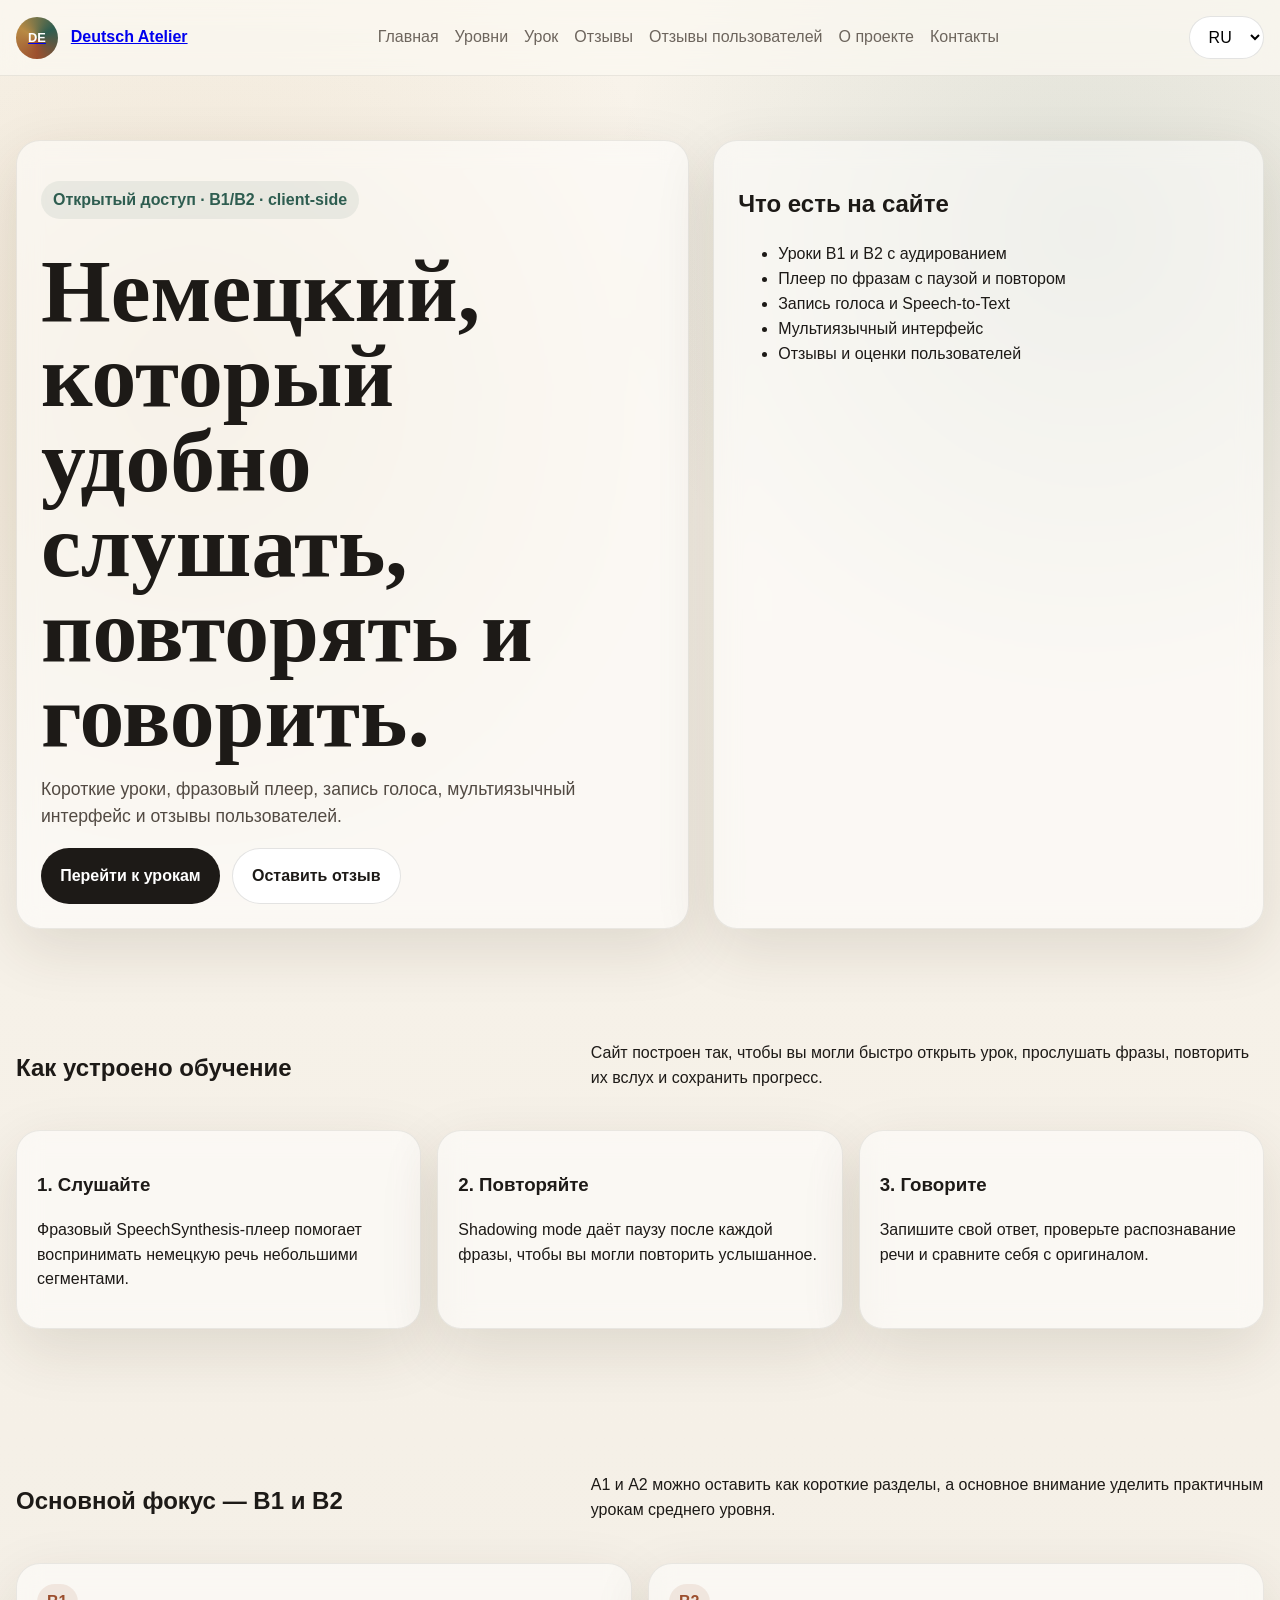
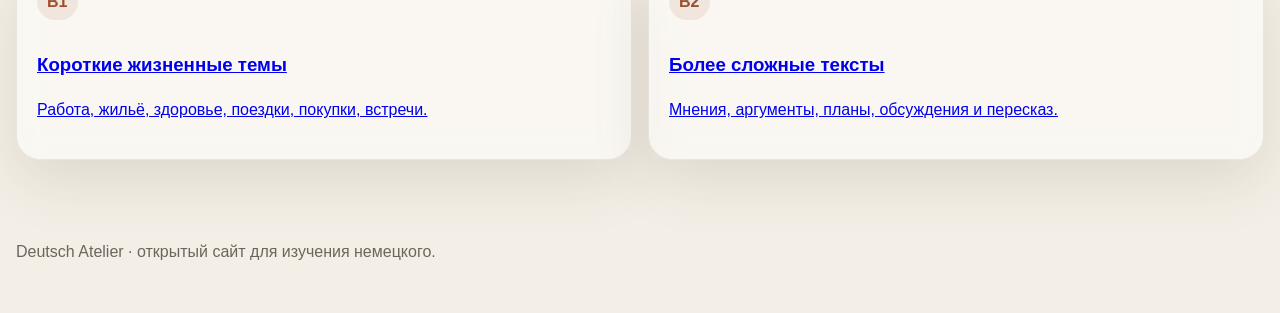
==== index.html @ c632fe2d "first commit" ====
<!-- index.html -->
<!DOCTYPE html>
<html lang="ru">
<head>
  <meta charset="UTF-8" />
  <meta name="viewport" content="width=device-width, initial-scale=1.0" />
  <title>Deutsch Atelier</title>
  <link rel="stylesheet" href="assets/css/style.css" />
</head>
<body data-page="home">
  <header class="site-header">
    <div class="container header-inner">
      <a class="brand" href="index.html">
        <span class="brand-mark">DE</span>
        <span class="brand-text">Deutsch Atelier</span>
      </a>

      <nav class="main-nav">
        <a href="index.html" data-i18n="nav_home">Главная</a>
        <a href="levels.html" data-i18n="nav_levels">Уровни</a>
        <a href="lesson.html?id=b1-01" data-i18n="nav_lesson">Урок</a>
        <a href="feedback.html" data-i18n="nav_feedback">Отзывы</a>
        <a href="reviews.html" data-i18n="nav_reviews">Отзывы пользователей</a>
        <a href="about.html" data-i18n="nav_about">О проекте</a>
        <a href="contact.html" data-i18n="nav_contact">Контакты</a>
      </nav>

      <div class="header-tools">
        <select id="languageSwitcher" class="language-switcher" aria-label="Language switcher">
          <option value="ru">RU</option>
          <option value="uk">UA</option>
          <option value="en">EN</option>
          <option value="es">ES</option>
        </select>
      </div>
    </div>
  </header>

  <main>
    <section class="hero container">
      <div class="hero-copy">
        <p class="eyebrow" data-i18n="home_eyebrow">Открытый доступ · B1/B2 · client-side</p>
        <h1 data-i18n="home_title">Немецкий, который удобно слушать, повторять и говорить.</h1>
        <p class="lead" data-i18n="home_lead">
          Короткие уроки, фразовый плеер, запись голоса, мультиязычный интерфейс и отзывы пользователей.
        </p>
        <div class="hero-actions">
          <a class="btn btn-primary" href="levels.html" data-i18n="home_cta_levels">Перейти к урокам</a>
          <a class="btn btn-secondary" href="feedback.html" data-i18n="home_cta_feedback">Оставить отзыв</a>
        </div>
      </div>

      <div class="hero-card">
        <h2 data-i18n="home_card_title">Что есть на сайте</h2>
        <ul class="feature-list">
          <li data-i18n="home_feature_1">Уроки B1 и B2 с аудированием</li>
          <li data-i18n="home_feature_2">Плеер по фразам с паузой и повтором</li>
          <li data-i18n="home_feature_3">Запись голоса и Speech-to-Text</li>
          <li data-i18n="home_feature_4">Мультиязычный интерфейс</li>
          <li data-i18n="home_feature_5">Отзывы и оценки пользователей</li>
        </ul>
      </div>
    </section>

    <section class="container section">
      <div class="section-head">
        <h2 data-i18n="home_section_title">Как устроено обучение</h2>
        <p data-i18n="home_section_text">
          Сайт построен так, чтобы вы могли быстро открыть урок, прослушать фразы, повторить их вслух и сохранить прогресс.
        </p>
      </div>

      <div class="grid-3">
        <article class="info-card">
          <h3 data-i18n="home_step_1_title">1. Слушайте</h3>
          <p data-i18n="home_step_1_text">Фразовый SpeechSynthesis-плеер помогает воспринимать немецкую речь небольшими сегментами.</p>
        </article>
        <article class="info-card">
          <h3 data-i18n="home_step_2_title">2. Повторяйте</h3>
          <p data-i18n="home_step_2_text">Shadowing mode даёт паузу после каждой фразы, чтобы вы могли повторить услышанное.</p>
        </article>
        <article class="info-card">
          <h3 data-i18n="home_step_3_title">3. Говорите</h3>
          <p data-i18n="home_step_3_text">Запишите свой ответ, проверьте распознавание речи и сравните себя с оригиналом.</p>
        </article>
      </div>
    </section>

    <section class="container section">
      <div class="section-head">
        <h2 data-i18n="home_levels_title">Основной фокус — B1 и B2</h2>
        <p data-i18n="home_levels_text">
          A1 и A2 можно оставить как короткие разделы, а основное внимание уделить практичным урокам среднего уровня.
        </p>
      </div>

      <div class="level-preview">
        <a class="level-card" href="levels.html#b1">
          <span class="level-tag">B1</span>
          <h3 data-i18n="home_b1_title">Короткие жизненные темы</h3>
          <p data-i18n="home_b1_text">Работа, жильё, здоровье, поездки, покупки, встречи.</p>
        </a>
        <a class="level-card" href="levels.html#b2">
          <span class="level-tag">B2</span>
          <h3 data-i18n="home_b2_title">Более сложные тексты</h3>
          <p data-i18n="home_b2_text">Мнения, аргументы, планы, обсуждения и пересказ.</p>
        </a>
      </div>
    </section>
  </main>

  <footer class="site-footer container">
    <p data-i18n="footer_text">Deutsch Atelier · открытый сайт для изучения немецкого.</p>
  </footer>

  <script src="assets/js/app.js"></script>
</body>
</html>
---- assets/css/style.css ----
/* assets/css/style.css */
:root{
  --bg:#f4efe6;
  --paper:#fbf8f1;
  --ink:#1d1a17;
  --muted:#6d655d;
  --accent:#9c4f2e;
  --accent-2:#2e5d50;
  --gold:#b88a44;
  --line:rgba(29,26,23,.12);
  --shadow:0 20px 60px rgba(55,38,20,.12);
  --radius:24px;
  --max:1280px;
}

*{box-sizing:border-box}
html{scroll-behavior:smooth}
body{
  margin:0;
  font-family:"Manrope", sans-serif;
  color:var(--ink);
  background:
    radial-gradient(circle at 15% 20%, rgba(184,138,68,.14), transparent 28%),
    radial-gradient(circle at 85% 12%, rgba(46,93,80,.12), transparent 24%),
    linear-gradient(180deg, #f8f3ea 0%, var(--bg) 100%);
  line-height:1.55;
}

.container{
  width:min(calc(100% - 2rem), var(--max));
  margin-inline:auto;
}

.site-header{
  position:sticky;
  top:0;
  z-index:40;
  backdrop-filter:blur(14px);
  background:rgba(251,248,241,.72);
  border-bottom:1px solid rgba(29,26,23,.08);
}

.header-inner{
  display:flex;
  align-items:center;
  justify-content:space-between;
  gap:1rem;
  padding:1rem 0;
  flex-wrap:wrap;
}

.brand{
  display:flex;
  align-items:center;
  gap:.8rem;
  font-weight:800;
}

.brand-mark{
  width:42px;
  height:42px;
  border-radius:50%;
  display:grid;
  place-items:center;
  background:conic-gradient(from 180deg, var(--accent), var(--gold), var(--accent-2), var(--accent));
  color:#fff;
  font-size:.8rem;
  font-weight:800;
}

.main-nav{
  display:flex;
  gap:1rem;
  flex-wrap:wrap;
}

.main-nav a{
  color:var(--muted);
  text-decoration:none;
}

.main-nav a:hover{
  color:var(--ink);
}

.language-switcher{
  border-radius:999px;
  border:1px solid var(--line);
  padding:.7rem .9rem;
  background:#fff;
  font:inherit;
}

.section{
  padding:4rem 0;
}

.hero{
  display:grid;
  grid-template-columns:1.1fr .9fr;
  gap:1.5rem;
  align-items:stretch;
  padding:4rem 0 2rem;
}

.hero-copy,
.hero-card,
.info-card,
.level-card,
.lesson-panel,
.content-card,
.form-panel{
  background:rgba(255,255,255,.5);
  border:1px solid rgba(29,26,23,.08);
  border-radius:var(--radius);
  box-shadow:var(--shadow);
  backdrop-filter:blur(12px);
}

.hero-copy,
.hero-card{
  padding:1.5rem;
}

.eyebrow{
  display:inline-block;
  padding:.4rem .75rem;
  border-radius:999px;
  background:rgba(46,93,80,.08);
  color:var(--accent-2);
  font-weight:700;
}

.hero h1{
  font-family:"Cormorant Garamond", serif;
  font-size:clamp(3rem, 7vw, 6rem);
  line-height:.95;
  margin:.8rem 0 1rem;
}

.lead{
  font-size:1.1rem;
  color:#524a43;
}

.hero-actions,
.panel-actions,
.player-controls{
  display:flex;
  gap:.75rem;
  flex-wrap:wrap;
  margin-top:1rem;
}

.btn{
  appearance:none;
  border:none;
  cursor:pointer;
  border-radius:999px;
  padding:.9rem 1.2rem;
  font:inherit;
  font-weight:700;
  display:inline-flex;
  align-items:center;
  justify-content:center;
  gap:.5rem;
  text-decoration:none;
}

.btn-primary{
  background:var(--ink);
  color:#fff;
}

.btn-secondary{
  background:#fff;
  color:var(--ink);
  border:1px solid var(--line);
}

.section-head{
  display:grid;
  grid-template-columns:.9fr 1.1fr;
  gap:1.5rem;
  align-items:end;
  margin-bottom:1.5rem;
}

.grid-3{
  display:grid;
  grid-template-columns:repeat(3,1fr);
  gap:1rem;
}

.info-card,
.level-card{
  padding:1.25rem;
}

.level-preview{
  display:grid;
  grid-template-columns:repeat(2,1fr);
  gap:1rem;
}

.level-card{
  display:block;
}

.level-tag{
  display:inline-block;
  padding:.35rem .65rem;
  border-radius:999px;
  background:rgba(156,79,46,.1);
  color:var(--accent);
  font-weight:700;
  margin-bottom:.75rem;
}

.site-footer{
  padding:0 0 2rem;
  color:var(--muted);
}

.level-section{
  margin-bottom:2rem;
}

.lesson-grid,
.reviews-grid{
  display:grid;
  grid-template-columns:repeat(auto-fit, minmax(260px, 1fr));
  gap:1rem;
}

.lesson-card,
.review-card{
  padding:1.2rem;
  border-radius:var(--radius);
  background:rgba(255,255,255,.5);
  border:1px solid rgba(29,26,23,.08);
  box-shadow:var(--shadow);
}

.lesson-layout{
  display:grid;
  grid-template-columns:280px 1fr;
  gap:1rem;
}

.lesson-sidebar{
  position:sticky;
  top:92px;
  align-self:start;
  padding:1.2rem;
  border-radius:var(--radius);
  background:rgba(255,255,255,.5);
  border:1px solid rgba(29,26,23,.08);
  box-shadow:var(--shadow);
}

.lesson-nav{
  display:grid;
  gap:.5rem;
}

.lesson-nav a{
  padding:.7rem .8rem;
  border-radius:12px;
  background:#fff;
  border:1px solid var(--line);
}

.lesson-content{
  display:grid;
  gap:1rem;
}

.lesson-header{
  display:flex;
  justify-content:space-between;
  gap:1rem;
  align-items:flex-start;
  padding:1.2rem;
  border-radius:var(--radius);
  background:rgba(255,255,255,.5);
  border:1px solid rgba(29,26,23,.08);
  box-shadow:var(--shadow);
}

.lesson-meta,
.status-line,
.feedback-text{
  color:var(--muted);
}

.lesson-panel{
  padding:1.2rem;
}

.progress-bar{
  height:10px;
  border-radius:999px;
  background:rgba(29,26,23,.08);
  overflow:hidden;
  margin:1rem 0;
}

.progress-bar span{
  display:block;
  width:0%;
  height:100%;
  background:linear-gradient(90deg, var(--accent), var(--gold));
}

.sentence-strip,
.vocab-list,
.question-list,
.recordings-list{
  display:grid;
  gap:.6rem;
}

.sentence{
  padding:.8rem .9rem;
  border-radius:14px;
  background:#fff;
  border:1px solid var(--line);
}

.sentence.active{
  background:rgba(156,79,46,.1);
  border-color:rgba(156,79,46,.3);
}

textarea,
input,
select{
  width:100%;
  border-radius:14px;
  border:1px solid var(--line);
  padding:.85rem .95rem;
  font:inherit;
  background:#fff;
}

.feedback-form{
  display:grid;
  gap:1rem;
}

.star-rating{
  display:flex;
  gap:.35rem;
  font-size:1.6rem;
  cursor:pointer;
}

.star{
  color:#d8cbb7;
}

.star.active{
  color:var(--gold);
}

.checkbox-row{
  display:flex;
  gap:.6rem;
  align-items:flex-start;
}

.content-card{
  padding:1.2rem;
  margin-bottom:1rem;
}

@media (max-width: 980px){
  .hero,
  .section-head,
  .lesson-layout{
    grid-template-columns:1fr;
  }

  .grid-3,
  .level-preview{
    grid-template-columns:1fr;
  }

  .lesson-sidebar{
    position:relative;
    top:0;
  }

  .lesson-header{
    flex-direction:column;
  }
}

@media (max-width: 720px){
  .main-nav{
    gap:.7rem;
  }

  .header-inner{
    align-items:flex-start;
  }
}
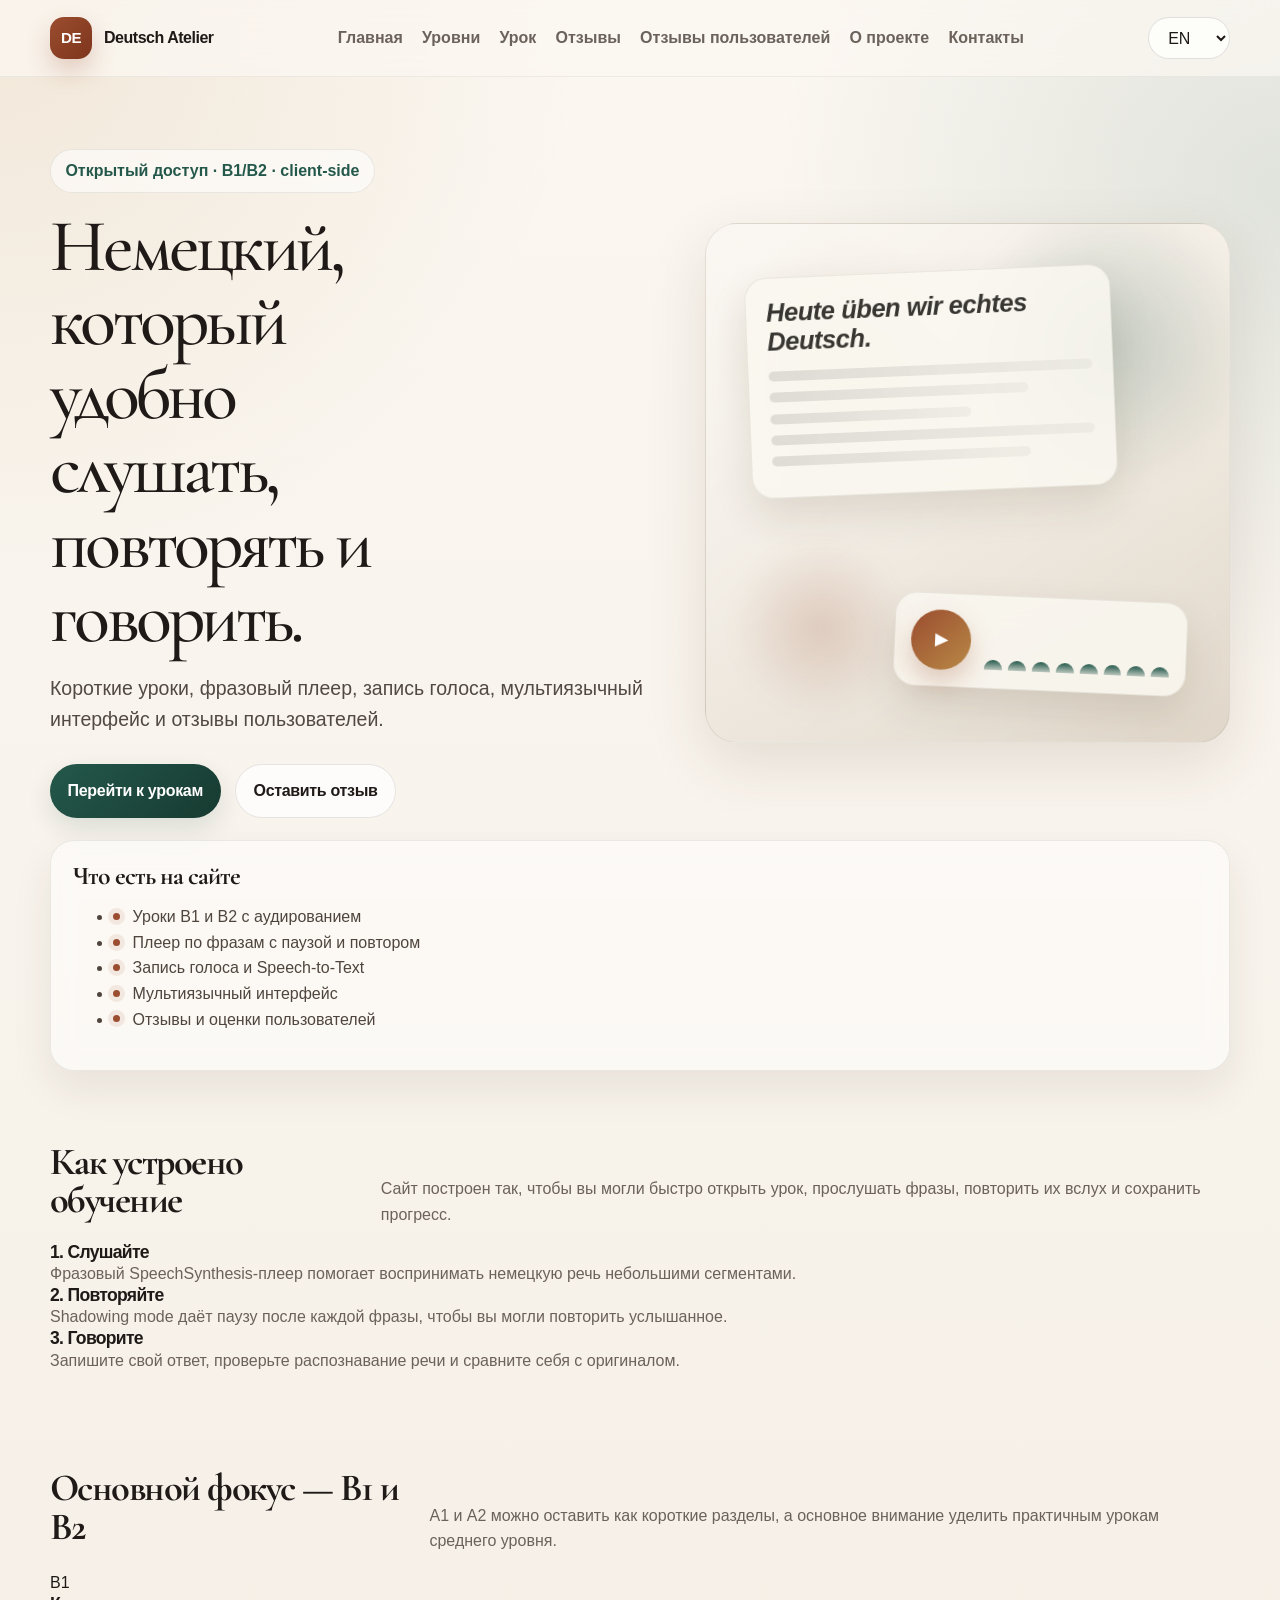
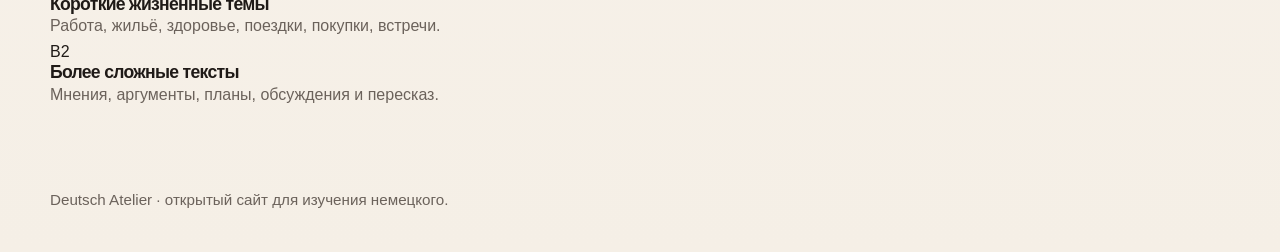
==== commit d02d4cc1: "Improved the homepage design." ====
--- a/index.html
+++ b/index.html
@@ -5,6 +5,7 @@
   <meta charset="UTF-8" />
   <meta name="viewport" content="width=device-width, initial-scale=1.0" />
   <title>Deutsch Atelier</title>
+  <link href="https://fonts.googleapis.com/css2?family=Cormorant+Garamond:ital,wght@0,400;0,500;1,400;1,500&display=swap" rel="stylesheet">
   <link rel="stylesheet" href="assets/css/style.css" />
 </head>
 <body data-page="home">
@@ -38,29 +39,58 @@
 
   <main>
     <section class="hero container">
-      <div class="hero-copy">
-        <p class="eyebrow" data-i18n="home_eyebrow">Открытый доступ · B1/B2 · client-side</p>
-        <h1 data-i18n="home_title">Немецкий, который удобно слушать, повторять и говорить.</h1>
-        <p class="lead" data-i18n="home_lead">
-          Короткие уроки, фразовый плеер, запись голоса, мультиязычный интерфейс и отзывы пользователей.
-        </p>
-        <div class="hero-actions">
-          <a class="btn btn-primary" href="levels.html" data-i18n="home_cta_levels">Перейти к урокам</a>
-          <a class="btn btn-secondary" href="feedback.html" data-i18n="home_cta_feedback">Оставить отзыв</a>
+  <div class="hero-grid">
+    <div class="hero-copy">
+      <p class="eyebrow" data-i18n="home_eyebrow">
+        <span class="eyebrow-dot" aria-hidden="true"></span>
+        Открытый доступ · B1/B2 · client-side
+      </p>
+
+      <h1 data-i18n="home_title">Немецкий, который удобно слушать, повторять и говорить.</h1>
+
+      <p class="lead" data-i18n="home_lead">
+        Короткие уроки, фразовый плеер, запись голоса, мультиязычный интерфейс и отзывы пользователей.
+      </p>
+
+      <div class="hero-actions">
+        <a class="btn btn-primary" href="levels.html" data-i18n="home_cta_levels">Перейти к урокам</a>
+        <a class="btn btn-secondary" href="feedback.html" data-i18n="home_cta_feedback">Оставить отзыв</a>
+      </div>
+    </div>
+
+    <div class="visual-panel reveal" aria-hidden="true">
+      <div class="floating-sheet sheet-main">
+        <h3>Heute üben wir echtes Deutsch.</h3>
+        <div class="sheet-line"></div>
+        <div class="sheet-line mid"></div>
+        <div class="sheet-line short"></div>
+        <div class="sheet-line"></div>
+        <div class="sheet-line mid"></div>
+      </div>
+
+      <div class="floating-sheet sheet-audio">
+        <div class="audio-ui">
+          <div class="play-orb">▶</div>
+          <div class="wave">
+            <span></span><span></span><span></span><span></span>
+            <span></span><span></span><span></span><span></span>
+          </div>
         </div>
       </div>
+    </div>
+  </div>
 
-      <div class="hero-card">
-        <h2 data-i18n="home_card_title">Что есть на сайте</h2>
-        <ul class="feature-list">
-          <li data-i18n="home_feature_1">Уроки B1 и B2 с аудированием</li>
-          <li data-i18n="home_feature_2">Плеер по фразам с паузой и повтором</li>
-          <li data-i18n="home_feature_3">Запись голоса и Speech-to-Text</li>
-          <li data-i18n="home_feature_4">Мультиязычный интерфейс</li>
-          <li data-i18n="home_feature_5">Отзывы и оценки пользователей</li>
-        </ul>
-      </div>
-    </section>
+  <div class="hero-card reveal">
+    <h2 data-i18n="home_card_title">Что есть на сайте</h2>
+    <ul class="feature-list">
+      <li data-i18n="home_feature_1">Уроки B1 и B2 с аудированием</li>
+      <li data-i18n="home_feature_2">Плеер по фразам с паузой и повтором</li>
+      <li data-i18n="home_feature_3">Запись голоса и Speech-to-Text</li>
+      <li data-i18n="home_feature_4">Мультиязычный интерфейс</li>
+      <li data-i18n="home_feature_5">Отзывы и оценки пользователей</li>
+    </ul>
+  </div>
+</section>
 
     <section class="container section">
       <div class="section-head">
--- a/assets/css/style.css
+++ b/assets/css/style.css
@@ -1,408 +1,986 @@
 /* assets/css/style.css */
-:root{
-  --bg:#f4efe6;
-  --paper:#fbf8f1;
-  --ink:#1d1a17;
-  --muted:#6d655d;
-  --accent:#9c4f2e;
-  --accent-2:#2e5d50;
-  --gold:#b88a44;
-  --line:rgba(29,26,23,.12);
-  --shadow:0 20px 60px rgba(55,38,20,.12);
-  --radius:24px;
-  --max:1280px;
-}
-
-*{box-sizing:border-box}
-html{scroll-behavior:smooth}
-body{
-  margin:0;
-  font-family:"Manrope", sans-serif;
-  color:var(--ink);
-  background:
-    radial-gradient(circle at 15% 20%, rgba(184,138,68,.14), transparent 28%),
-    radial-gradient(circle at 85% 12%, rgba(46,93,80,.12), transparent 24%),
-    linear-gradient(180deg, #f8f3ea 0%, var(--bg) 100%);
-  line-height:1.55;
-}
-
-.container{
-  width:min(calc(100% - 2rem), var(--max));
-  margin-inline:auto;
-}
-
-.site-header{
-  position:sticky;
-  top:0;
-  z-index:40;
-  backdrop-filter:blur(14px);
-  background:rgba(251,248,241,.72);
-  border-bottom:1px solid rgba(29,26,23,.08);
-}
-
-.header-inner{
-  display:flex;
-  align-items:center;
-  justify-content:space-between;
-  gap:1rem;
-  padding:1rem 0;
-  flex-wrap:wrap;
-}
-
-.brand{
-  display:flex;
-  align-items:center;
-  gap:.8rem;
-  font-weight:800;
-}
-
-.brand-mark{
-  width:42px;
-  height:42px;
-  border-radius:50%;
-  display:grid;
-  place-items:center;
-  background:conic-gradient(from 180deg, var(--accent), var(--gold), var(--accent-2), var(--accent));
-  color:#fff;
-  font-size:.8rem;
-  font-weight:800;
-}
-
-.main-nav{
-  display:flex;
-  gap:1rem;
-  flex-wrap:wrap;
-}
-
-.main-nav a{
-  color:var(--muted);
-  text-decoration:none;
-}
-
-.main-nav a:hover{
-  color:var(--ink);
-}
-
-.language-switcher{
-  border-radius:999px;
-  border:1px solid var(--line);
-  padding:.7rem .9rem;
-  background:#fff;
-  font:inherit;
-}
-
-.section{
-  padding:4rem 0;
-}
-
-.hero{
-  display:grid;
-  grid-template-columns:1.1fr .9fr;
-  gap:1.5rem;
-  align-items:stretch;
-  padding:4rem 0 2rem;
-}
-
-.hero-copy,
-.hero-card,
-.info-card,
-.level-card,
-.lesson-panel,
-.content-card,
-.form-panel{
-  background:rgba(255,255,255,.5);
-  border:1px solid rgba(29,26,23,.08);
-  border-radius:var(--radius);
-  box-shadow:var(--shadow);
-  backdrop-filter:blur(12px);
-}
-
-.hero-copy,
-.hero-card{
-  padding:1.5rem;
-}
-
-.eyebrow{
-  display:inline-block;
-  padding:.4rem .75rem;
-  border-radius:999px;
-  background:rgba(46,93,80,.08);
-  color:var(--accent-2);
-  font-weight:700;
-}
-
-.hero h1{
-  font-family:"Cormorant Garamond", serif;
-  font-size:clamp(3rem, 7vw, 6rem);
-  line-height:.95;
-  margin:.8rem 0 1rem;
-}
-
-.lead{
-  font-size:1.1rem;
-  color:#524a43;
-}
-
-.hero-actions,
-.panel-actions,
-.player-controls{
-  display:flex;
-  gap:.75rem;
-  flex-wrap:wrap;
-  margin-top:1rem;
-}
-
-.btn{
-  appearance:none;
-  border:none;
-  cursor:pointer;
-  border-radius:999px;
-  padding:.9rem 1.2rem;
-  font:inherit;
-  font-weight:700;
-  display:inline-flex;
-  align-items:center;
-  justify-content:center;
-  gap:.5rem;
-  text-decoration:none;
-}
-
-.btn-primary{
-  background:var(--ink);
-  color:#fff;
-}
-
-.btn-secondary{
-  background:#fff;
-  color:var(--ink);
-  border:1px solid var(--line);
-}
-
-.section-head{
-  display:grid;
-  grid-template-columns:.9fr 1.1fr;
-  gap:1.5rem;
-  align-items:end;
-  margin-bottom:1.5rem;
-}
-
-.grid-3{
-  display:grid;
-  grid-template-columns:repeat(3,1fr);
-  gap:1rem;
-}
-
-.info-card,
-.level-card{
-  padding:1.25rem;
-}
-
-.level-preview{
-  display:grid;
-  grid-template-columns:repeat(2,1fr);
-  gap:1rem;
-}
-
-.level-card{
-  display:block;
-}
-
-.level-tag{
-  display:inline-block;
-  padding:.35rem .65rem;
-  border-radius:999px;
-  background:rgba(156,79,46,.1);
-  color:var(--accent);
-  font-weight:700;
-  margin-bottom:.75rem;
-}
-
-.site-footer{
-  padding:0 0 2rem;
-  color:var(--muted);
-}
-
-.level-section{
-  margin-bottom:2rem;
-}
-
-.lesson-grid,
-.reviews-grid{
-  display:grid;
-  grid-template-columns:repeat(auto-fit, minmax(260px, 1fr));
-  gap:1rem;
-}
-
-.lesson-card,
-.review-card{
-  padding:1.2rem;
-  border-radius:var(--radius);
-  background:rgba(255,255,255,.5);
-  border:1px solid rgba(29,26,23,.08);
-  box-shadow:var(--shadow);
-}
-
-.lesson-layout{
-  display:grid;
-  grid-template-columns:280px 1fr;
-  gap:1rem;
-}
-
-.lesson-sidebar{
-  position:sticky;
-  top:92px;
-  align-self:start;
-  padding:1.2rem;
-  border-radius:var(--radius);
-  background:rgba(255,255,255,.5);
-  border:1px solid rgba(29,26,23,.08);
-  box-shadow:var(--shadow);
-}
-
-.lesson-nav{
-  display:grid;
-  gap:.5rem;
-}
-
-.lesson-nav a{
-  padding:.7rem .8rem;
-  border-radius:12px;
-  background:#fff;
-  border:1px solid var(--line);
-}
-
-.lesson-content{
-  display:grid;
-  gap:1rem;
-}
-
-.lesson-header{
-  display:flex;
-  justify-content:space-between;
-  gap:1rem;
-  align-items:flex-start;
-  padding:1.2rem;
-  border-radius:var(--radius);
-  background:rgba(255,255,255,.5);
-  border:1px solid rgba(29,26,23,.08);
-  box-shadow:var(--shadow);
-}
-
-.lesson-meta,
-.status-line,
-.feedback-text{
-  color:var(--muted);
-}
-
-.lesson-panel{
-  padding:1.2rem;
-}
-
-.progress-bar{
-  height:10px;
-  border-radius:999px;
-  background:rgba(29,26,23,.08);
-  overflow:hidden;
-  margin:1rem 0;
-}
-
-.progress-bar span{
-  display:block;
-  width:0%;
-  height:100%;
-  background:linear-gradient(90deg, var(--accent), var(--gold));
-}
-
-.sentence-strip,
-.vocab-list,
-.question-list,
-.recordings-list{
-  display:grid;
-  gap:.6rem;
-}
-
-.sentence{
-  padding:.8rem .9rem;
-  border-radius:14px;
-  background:#fff;
-  border:1px solid var(--line);
-}
-
-.sentence.active{
-  background:rgba(156,79,46,.1);
-  border-color:rgba(156,79,46,.3);
-}
-
-textarea,
-input,
-select{
-  width:100%;
-  border-radius:14px;
-  border:1px solid var(--line);
-  padding:.85rem .95rem;
-  font:inherit;
-  background:#fff;
-}
-
-.feedback-form{
-  display:grid;
-  gap:1rem;
-}
-
-.star-rating{
-  display:flex;
-  gap:.35rem;
-  font-size:1.6rem;
-  cursor:pointer;
-}
-
-.star{
-  color:#d8cbb7;
-}
-
-.star.active{
-  color:var(--gold);
-}
-
-.checkbox-row{
-  display:flex;
-  gap:.6rem;
-  align-items:flex-start;
-}
-
-.content-card{
-  padding:1.2rem;
-  margin-bottom:1rem;
-}
-
-@media (max-width: 980px){
-  .hero,
-  .section-head,
-  .lesson-layout{
-    grid-template-columns:1fr;
-  }
-
-  .grid-3,
-  .level-preview{
-    grid-template-columns:1fr;
-  }
-
-  .lesson-sidebar{
+:root {
+      --bg: #f5efe6;
+      --paper: rgba(255, 251, 246, 0.78);
+      --paper-strong: #fffaf4;
+      --ink: #1f1a17;
+      --muted: #6b625b;
+      --line: rgba(31, 26, 23, 0.1);
+      --accent: #9b4d2f;
+      --accent-2: #24584b;
+      --gold: #b88946;
+      --shadow: 0 20px 60px rgba(77, 53, 31, 0.12);
+      --radius: 24px;
+      --radius-sm: 16px;
+      --max: 1180px;
+      --btn-shadow: 0 10px 24px rgba(36, 88, 75, 0.14);
+    }
+
+    * {
+      box-sizing: border-box;
+    }
+
+    html {
+      scroll-behavior: smooth;
+    }
+
+    body {
+      margin: 0;
+      font-family: "Manrope", sans-serif;
+      color: var(--ink);
+      background:
+        radial-gradient(circle at 0% 0%, rgba(184, 137, 70, 0.14), transparent 26%),
+        radial-gradient(circle at 100% 10%, rgba(36, 88, 75, 0.12), transparent 24%),
+        linear-gradient(180deg, #fbf7f1 0%, var(--bg) 100%);
+      line-height: 1.6;
+      min-height: 100vh;
+    }
+
+    img,
+    svg {
+      display: block;
+      max-width: 100%;
+    }
+
+    a {
+      color: inherit;
+      text-decoration: none;
+    }
+
+    button,
+    input,
+    textarea,
+    select {
+      font: inherit;
+    }
+
+    button {
+      cursor: pointer;
+      border: 0;
+      background: none;
+    }
+    .hero{
+    padding: 4.5rem 0 2.5rem;
+  }
+
+  .hero-grid{
+    display: grid;
+    grid-template-columns: minmax(0, 1.08fr) minmax(340px, .92fr);
+    gap: 2.4rem;
+    align-items: center;
+  }
+
+
+    .hero-copy{
+    max-width: 640px;
+  }
+
+  .eyebrow{
+    display:inline-flex;
+    align-items:center;
+    gap:.55rem;
+    padding:.5rem .9rem;
+    border-radius:999px;
+    background: rgba(255,255,255,.55);
+    border:1px solid rgba(29,26,23,.08);
+    color: var(--accent-2);
+    font-weight:700;
+    margin:0 0 1rem;
+    backdrop-filter: blur(10px);
+  }
+
+  .eyebrow-dot{
+    width:8px;
+    height:8px;
+    border-radius:50%;
+    background: var(--accent);
+    box-shadow:0 0 0 6px rgba(156,79,46,.12);
+    flex-shrink: 0;
+  }
+
+  /*.hero h1{
+  font-size: clamp(2.35rem, 5.4vw, 4.7rem);
+  line-height: 1.02;
+  letter-spacing: -0.055em;
+  max-width: 11ch;
+  font-weight: 500;
+  }*/
+  .hero h1{
+  font-size: clamp(2.5rem, 5.8vw, 5rem);
+  line-height: 1;
+  letter-spacing: -0.05em;
+  max-width: 11ch;
+  font-weight: 500;
+  }
+
+
+  .hero p.lead{
+    font-size: clamp(1.05rem, 2vw, 1.22rem);
+    max-width: 56ch;
+    color:#514942;
+    margin: 1.2rem 0 1.8rem;
+  }
+
+  .hero-actions{
+    display:flex;
+    gap:.9rem;
+    flex-wrap:wrap;
+  }
+
+    .hero-notes{
+      display:grid;
+      grid-template-columns: repeat(3, minmax(0,1fr));
+      gap:1rem;
+      padding-top:1rem;
+      border-top:1px solid var(--line);
+    }
+
+    .hero-notes div strong{
+      display:block;
+      font-size:1.1rem;
+      margin-bottom:.15rem;
+    }
+   .visual-panel{
     position:relative;
-    top:0;
-  }
-
-  .lesson-header{
-    flex-direction:column;
-  }
-}
-
-@media (max-width: 720px){
-  .main-nav{
+    min-height: 520px;
+    border-radius: calc(var(--radius) + 8px);
+    overflow:hidden;
+    background:
+      linear-gradient(140deg, rgba(255,255,255,.72), rgba(255,255,255,.24)),
+      radial-gradient(circle at 25% 25%, rgba(184,138,68,.25), transparent 22%),
+      linear-gradient(160deg, #efe4d3 0%, #e9dece 34%, #d6cab8 100%);
+    border:1px solid rgba(29,26,23,.08);
+    box-shadow: var(--shadow);
+    isolation:isolate;
+  }
+
+  .visual-panel::before{
+    content:"";
+    position:absolute;
+    width:320px;
+    height:320px;
+    right:-40px;
+    top:-40px;
+    border-radius:50%;
+    background: radial-gradient(circle, rgba(46,93,80,.22), transparent 65%);
+    filter: blur(8px);
+    pointer-events:none;
+  }
+
+  .visual-panel::after{
+    content:"";
+    position:absolute;
+    left:24px;
+    bottom:24px;
+    width:180px;
+    height:180px;
+    border-radius:50%;
+    background: radial-gradient(circle, rgba(156,79,46,.2), transparent 68%);
+    filter: blur(10px);
+    pointer-events:none;
+  }
+
+
+    .floating-sheet{
+    position:absolute;
+    background: rgba(251,248,241,.84);
+    border:1px solid rgba(29,26,23,.08);
+    backdrop-filter: blur(16px);
+    border-radius: 22px;
+    box-shadow: 0 18px 40px rgba(55,38,20,.12);
+  }
+
+  .sheet-main{
+    left: 8%;
+    top: 9%;
+    width: 70%;
+    padding: 1.25rem;
+    transform: rotate(-2.4deg);
+    animation: sheetFloatA 6s ease-in-out infinite;
+  }
+
+ .sheet-main h3{
+  font-size: 1.6rem;
+  line-height: 1.15;
+  font-weight: 600;
+  font-style: italic;
+  letter-spacing: -0.02em;
+  color: rgba(29, 26, 23, 0.88);
+  margin: 0 0 .9rem;
+}
+
+  .sheet-line{
+    height:10px;
+    border-radius:999px;
+    background: linear-gradient(90deg, rgba(29,26,23,.12), rgba(29,26,23,.04));
+    margin:.7rem 0;
+  }
+
+  .sheet-line.short{ width:62%; }
+  .sheet-line.mid{ width:80%; }
+  
+  .sheet-audio{
+    right: 8%;
+    bottom: 10%;
+    width: 56%;
+    padding: 1rem;
+    transform: rotate(2.5deg);
+    animation: sheetFloatB 5.2s ease-in-out infinite;
+  }
+
+    .audio-ui{
+      display:flex;
+      align-items:center;
+      gap:.9rem;
+    }
+
+    .play-orb{
+      width:60px;
+      height:60px;
+      border-radius:50%;
+      display:grid;
+      place-items:center;
+      background: linear-gradient(135deg, var(--accent), var(--gold));
+      color:#fff;
+      box-shadow: 0 12px 26px rgba(156,79,46,.28);
+      font-weight:800;
+    }
+
+    .wave{
+    flex:1;
+    height:56px;
+    display:flex;
+    align-items:flex-end;
+    gap:6px;
+  }
+
+  .wave span{
+    flex:1;
+    border-radius:999px 999px 0 0;
+    background: linear-gradient(180deg, var(--accent-2), rgba(46,93,80,.3));
+    animation: wave 1.4s ease-in-out infinite;
+    transform-origin: bottom;
+    min-height: 18%;
+  }
+
+
+    .wave span:nth-child(2){ animation-delay: .1s; }
+    .wave span:nth-child(3){ animation-delay: .2s; }
+    .wave span:nth-child(4){ animation-delay: .3s; }
+    .wave span:nth-child(5){ animation-delay: .4s; }
+    .wave span:nth-child(6){ animation-delay: .5s; }
+    .wave span:nth-child(7){ animation-delay: .6s; }
+    .wave span:nth-child(8){ animation-delay: .7s; }
+
+   .hero-card{
+    margin-top: 1.4rem;
+    padding: 1.35rem 1.4rem;
+    border-radius: 24px;
+    background: rgba(255,255,255,.52);
+    border: 1px solid rgba(29,26,23,.08);
+    box-shadow: 0 18px 40px rgba(55,38,20,.08);
+    backdrop-filter: blur(12px);
+  }
+
+  .hero-card h2{
+    margin: 0 0 1rem;
+    font-size: clamp(1.2rem, 2vw, 1.6rem);
+  }
+
+  .feature-list li{
+    position:relative;
+    padding-left: 1.2rem;
+    color:#4f453d;
+  }
+
+  .feature-list li::before{
+    content:"";
+    position:absolute;
+    left:0;
+    top:.55rem;
+    width:7px;
+    height:7px;
+    border-radius:50%;
+    background: var(--accent);
+    box-shadow:0 0 0 5px rgba(156,79,46,.1);
+  }
+
+    @keyframes wave{
+    0%,100%{ height: 22%; opacity: .7; }
+    50%{ height: 100%; opacity: 1; }
+  }
+
+  @keyframes sheetFloatA{
+    0%,100%{ transform: rotate(-2.4deg) translateY(0); }
+    50%{ transform: rotate(-2.4deg) translateY(-8px); }
+  }
+
+  @keyframes sheetFloatB{
+    0%,100%{ transform: rotate(2.5deg) translateY(0); }
+    50%{ transform: rotate(2.5deg) translateY(-10px); }
+  }  
+
+  @media (max-width: 980px){
+    .hero-grid{
+      grid-template-columns: 1fr;
+      gap: 1.8rem;
+    }
+
+  .hero-copy{
+      max-width: none;
+    }
+
+    .hero h1{
+      max-width: 12ch;
+    }
+
+    .visual-panel{
+      min-height: 460px;
+      max-width: 720px;
+    }
+
+  .feature-list{
+      grid-template-columns: 1fr 1fr;
+    }
+  }
+
+  @media (max-width: 640px){
+    .hero{
+      padding: 3.2rem 0 1.8rem;
+    }
+
+  .hero h1{
+      font-size: clamp(2.4rem, 11vw, 4rem);
+      max-width: 11ch;
+    }
+
+    .hero-actions{
+      flex-direction: column;
+      align-items: stretch;
+    }
+
+  .hero-actions .btn{
+    width:100%;
+  }
+
+  
+
+  .visual-panel{
+    min-height: 380px;
+    border-radius: 26px;
+  }
+
+  .sheet-main{
+      top: 1rem;
+      padding: 1rem;
+    }
+
+    .sheet-audio{
+      bottom: 1rem;
+      padding: .9rem;
+    }
+
+  .sheet-main h3{
+      font-size: 1.2rem;
+    }
+
+  .wave{
+    height: 46px;
+    gap: 4px;
+  }
+
+  .feature-list{
+      grid-template-columns: 1fr;
+    }
+
+  .hero-card{
+    padding: 1.15rem;
+  }
+  .audio-ui{
     gap:.7rem;
   }
 
-  .header-inner{
-    align-items:flex-start;
-  }
-}
+  .play-orb{
+    width:52px;
+    height:52px;
+  }
+}
+
+    .container {
+      width: min(calc(100% - 1.5rem), var(--max));
+      margin-inline: auto;
+    }
+
+    .section {
+      padding: 2rem 0 4rem;
+    }
+
+    .site-header {
+      position: sticky;
+      top: 0;
+      z-index: 20;
+      backdrop-filter: blur(16px);
+      background: rgba(251, 247, 241, 0.72);
+      border-bottom: 1px solid rgba(31, 26, 23, 0.06);
+    }
+
+    .header-inner {
+      display: grid;
+      grid-template-columns: auto 1fr auto;
+      align-items: center;
+      gap: 1rem;
+      min-height: 76px;
+    }
+
+    .brand {
+      display: inline-flex;
+      align-items: center;
+      gap: 0.75rem;
+      font-weight: 800;
+      letter-spacing: -0.03em;
+    }
+
+    .brand-mark {
+      width: 42px;
+      height: 42px;
+      border-radius: 14px;
+      display: grid;
+      place-items: center;
+      color: #fff;
+      background: linear-gradient(135deg, var(--accent), #7d351c);
+      box-shadow: 0 12px 24px rgba(155, 77, 47, 0.24);
+      font-size: 0.95rem;
+    }
+
+    .brand-text {
+      font-size: 1rem;
+    }
+
+    .main-nav {
+      display: flex;
+      flex-wrap: wrap;
+      justify-content: center;
+      gap: 0.9rem 1.2rem;
+    }
+
+    .main-nav a {
+      position: relative;
+      color: var(--muted);
+      font-weight: 600;
+      transition: color 0.25s ease;
+    }
+
+    .main-nav a::after {
+      content: "";
+      position: absolute;
+      left: 0;
+      bottom: -0.22rem;
+      width: 100%;
+      height: 1px;
+      background: var(--ink);
+      transform: scaleX(0);
+      transform-origin: left;
+      transition: transform 0.25s ease;
+    }
+
+    .main-nav a:hover,
+    .main-nav a:focus-visible {
+      color: var(--ink);
+    }
+
+    .main-nav a:hover::after,
+    .main-nav a:focus-visible::after {
+      transform: scaleX(1);
+    }
+
+    .header-tools {
+      display: flex;
+      align-items: center;
+      justify-content: flex-end;
+    }
+
+    .language-switcher {
+      min-width: 82px;
+      border-radius: 999px;
+      border: 1px solid rgba(31, 26, 23, 0.12);
+      background: rgba(255, 255, 255, 0.72);
+      color: var(--ink);
+      padding: 0.65rem 0.95rem;
+      outline: none;
+      transition: border-color 0.2s ease, transform 0.2s ease;
+    }
+
+    .language-switcher:focus {
+      border-color: var(--accent-2);
+      transform: translateY(-1px);
+    }
+
+    .section-head {
+      display: flex;
+      align-items: end;
+      justify-content: space-between;
+      gap: 1rem;
+      margin-bottom: 1rem;
+    }
+
+    h1,
+    h2,
+    h3 {
+      margin: 0;
+      color: var(--ink);
+      letter-spacing: -0.04em;
+      line-height: 1;
+    }
+
+    h1,
+    h2 {
+      font-family: "Cormorant Garamond", serif;
+    }
+
+    h1 {
+      font-size: clamp(2.5rem, 6vw, 4.8rem);
+      margin-bottom: 0.5rem;
+    }
+
+    h2 {
+      font-size: clamp(1.8rem, 3vw, 2.6rem);
+      margin-bottom: 0.5rem;
+    }
+
+    h3 {
+      font-size: 1.1rem;
+      font-weight: 800;
+    }
+
+    p {
+      margin: 0;
+      color: var(--muted);
+    }
+
+    .btn {
+      display: inline-flex;
+      align-items: center;
+      justify-content: center;
+      gap: 0.5rem;
+      min-height: 46px;
+      padding: 0.8rem 1.1rem;
+      border-radius: 999px;
+      background: linear-gradient(135deg, var(--accent-2), #173a31);
+      color: #fff;
+      font-weight: 700;
+      letter-spacing: -0.02em;
+      box-shadow: var(--btn-shadow);
+      transition: transform 0.2s ease, box-shadow 0.2s ease, opacity 0.2s ease;
+    }
+
+    .btn:hover,
+    .btn:focus-visible {
+      transform: translateY(-2px) scale(1.01);
+      box-shadow: 0 14px 30px rgba(36, 88, 75, 0.2);
+    }
+
+    .btn:active {
+      transform: translateY(0) scale(0.98);
+    }
+
+    .btn:disabled {
+      opacity: 0.45;
+      cursor: not-allowed;
+      box-shadow: none;
+    }
+
+    .btn-secondary {
+      background: rgba(255, 255, 255, 0.72);
+      color: var(--ink);
+      border: 1px solid rgba(31, 26, 23, 0.1);
+      box-shadow: none;
+    }
+
+    .lesson-layout {
+      display: grid;
+      grid-template-columns: 280px minmax(0, 1fr);
+      gap: 1.25rem;
+      align-items: start;
+    }
+
+    .lesson-sidebar,
+    .player-card,
+    .card {
+      background: var(--paper);
+      border: 1px solid rgba(31, 26, 23, 0.08);
+      border-radius: var(--radius);
+      box-shadow: var(--shadow);
+      backdrop-filter: blur(16px);
+    }
+
+    .lesson-sidebar {
+      position: sticky;
+      top: 96px;
+      padding: 1.2rem;
+    }
+
+    .lesson-nav {
+      display: flex;
+      flex-direction: column;
+      gap: 0.65rem;
+      margin-top: 1rem;
+    }
+
+    .lesson-nav-link {
+      display: block;
+      padding: 0.9rem 1rem;
+      border-radius: 16px;
+      background: rgba(255, 255, 255, 0.58);
+      border: 1px solid rgba(31, 26, 23, 0.06);
+      transition: transform 0.2s ease, border-color 0.2s ease, background 0.2s ease;
+    }
+
+    .lesson-nav-link:hover,
+    .lesson-nav-link:focus-visible {
+      transform: translateX(4px);
+      border-color: rgba(36, 88, 75, 0.22);
+      background: rgba(255, 255, 255, 0.9);
+    }
+
+    .lesson-content {
+      display: grid;
+      gap: 1.25rem;
+      min-width: 0;
+    }
+
+    .lesson-topbar {
+      display: flex;
+      align-items: start;
+      justify-content: space-between;
+      gap: 1rem;
+      padding: 1.2rem 0 0.2rem;
+    }
+
+    .lesson-meta {
+      text-transform: uppercase;
+      letter-spacing: 0.14em;
+      font-size: 0.78rem;
+      color: var(--gold);
+      font-weight: 800;
+      margin-bottom: 0.4rem;
+    }
+
+    .lesson-description {
+      max-width: 70ch;
+    }
+
+    .player-card,
+    .card {
+      padding: 1.25rem;
+    }
+
+    .segment-info {
+      font-size: 0.95rem;
+      color: var(--muted);
+      font-weight: 700;
+    }
+
+    .player-controls,
+    .card-actions {
+      display: flex;
+      flex-wrap: wrap;
+      gap: 0.75rem;
+    }
+
+    .player-controls {
+      margin: 1rem 0;
+    }
+
+    .progress-track {
+      width: 100%;
+      height: 10px;
+      border-radius: 999px;
+      overflow: hidden;
+      background: rgba(31, 26, 23, 0.08);
+      margin-bottom: 0.85rem;
+    }
+
+    .progress-bar {
+      width: 0;
+      height: 100%;
+      background: linear-gradient(90deg, var(--gold), var(--accent));
+      border-radius: inherit;
+      transition: width 0.28s ease;
+    }
+
+    .player-status {
+      min-height: 1.5rem;
+      color: var(--accent-2);
+      font-weight: 700;
+      margin-bottom: 1rem;
+    }
+
+    .sentence-strip {
+      display: grid;
+      gap: 0.7rem;
+    }
+
+    .sentence {
+      padding: 1rem 1.05rem;
+      border-radius: 18px;
+      background: rgba(255, 255, 255, 0.64);
+      border: 1px solid transparent;
+      cursor: pointer;
+      transition: transform 0.2s ease, border-color 0.2s ease, background 0.2s ease;
+    }
+
+    .sentence:hover,
+    .sentence:focus-visible {
+      transform: translateY(-2px);
+      border-color: rgba(184, 137, 70, 0.38);
+      background: rgba(255, 255, 255, 0.9);
+    }
+
+    .sentence.active {
+      border-color: rgba(36, 88, 75, 0.24);
+      background:
+        linear-gradient(180deg, rgba(255,255,255,0.92), rgba(245, 239, 230, 0.95));
+      box-shadow: inset 0 0 0 1px rgba(36, 88, 75, 0.06);
+    }
+
+    .lesson-grid {
+      display: grid;
+      grid-template-columns: repeat(2, minmax(0, 1fr));
+      gap: 1.25rem;
+    }
+
+    .vocab-list {
+      list-style: none;
+      padding: 0;
+      margin: 0.25rem 0 0;
+      display: grid;
+      gap: 0.55rem;
+    }
+
+    .vocab-item {
+      display: flex;
+      flex-wrap: wrap;
+      gap: 0.45rem;
+      align-items: baseline;
+      padding: 0.45rem 0;
+      border-bottom: 1px dashed rgba(31, 26, 23, 0.1);
+    }
+
+    .vocab-de {
+      font-weight: 800;
+      color: var(--ink);
+    }
+
+    .vocab-separator {
+      color: var(--gold);
+      font-weight: 800;
+    }
+
+    .vocab-ru {
+      color: var(--muted);
+    }
+
+    .question-list {
+      display: grid;
+      gap: 0.75rem;
+      margin-top: 0.25rem;
+    }
+
+    .question-item {
+      padding: 0.9rem 1rem;
+      border-radius: 16px;
+      background: rgba(255, 255, 255, 0.62);
+      border: 1px solid rgba(31, 26, 23, 0.06);
+    }
+
+    .text-input {
+      width: 100%;
+      margin-top: 0.85rem;
+      margin-bottom: 1rem;
+      border-radius: 18px;
+      border: 1px solid rgba(31, 26, 23, 0.1);
+      background: rgba(255, 255, 255, 0.78);
+      padding: 1rem 1rem;
+      min-height: 130px;
+      resize: vertical;
+      color: var(--ink);
+      outline: none;
+      transition: border-color 0.2s ease, box-shadow 0.2s ease, background 0.2s ease;
+    }
+
+    .text-input:focus {
+      border-color: rgba(36, 88, 75, 0.4);
+      box-shadow: 0 0 0 4px rgba(36, 88, 75, 0.08);
+      background: rgba(255, 255, 255, 0.96);
+    }
+
+    .audio-player {
+      width: 100%;
+      margin-top: 1rem;
+      border-radius: 14px;
+    }
+
+    .site-footer {
+      padding: 1rem 0 2.5rem;
+      color: var(--muted);
+      font-size: 0.95rem;
+    }
+
+    .reveal {
+      opacity: 0;
+      transform: translateY(22px);
+      transition: opacity 0.7s ease, transform 0.7s ease;
+    }
+
+    .reveal.visible {
+      opacity: 1;
+      transform: translateY(0);
+    }
+
+    @media (max-width: 980px) {
+      .header-inner {
+        grid-template-columns: 1fr;
+        justify-items: start;
+        padding: 0.9rem 0;
+      }
+
+      .main-nav {
+        justify-content: flex-start;
+      }
+
+      .lesson-layout {
+        grid-template-columns: 1fr;
+      }
+
+      .lesson-sidebar {
+        position: static;
+      }
+    }
+
+    @media (max-width: 720px) {
+      .section {
+        padding: 1.2rem 0 3rem;
+      }
+
+      .lesson-topbar,
+      .section-head {
+        display: grid;
+        gap: 0.8rem;
+      }
+
+      .lesson-grid {
+        grid-template-columns: 1fr;
+      }
+
+      .player-controls,
+      .card-actions {
+        gap: 0.6rem;
+      }
+
+      .btn {
+        width: 100%;
+      }
+    }
+
+    @keyframes fadeUp {
+      from {
+        opacity: 0;
+        transform: translateY(18px);
+      }
+      to {
+        opacity: 1;
+        transform: translateY(0);
+      }
+    }
+
+    .lesson-sidebar,
+    .lesson-topbar,
+    .player-card,
+    .card {
+      animation: fadeUp 0.7s ease both;
+    }
+
+    .lesson-topbar { animation-delay: 0.05s; }
+    .player-card { animation-delay: 0.12s; }
+    .card:nth-of-type(1) { animation-delay: 0.18s; }
+    .card:nth-of-type(2) { animation-delay: 0.24s; }
+    .feedback-card {
+  max-width: 720px;
+  margin: 0 auto;
+  padding: 2rem;
+}
+
+.feedback-text {
+  margin-bottom: 1.5rem;
+  color: var(--muted);
+  line-height: 1.6;
+}
+
+.feedback-form {
+  display: grid;
+  gap: 1rem;
+}
+
+.form-group {
+  display: grid;
+  gap: 0.5rem;
+}
+
+.form-group label {
+  font-weight: 600;
+  color: var(--ink);
+}
+
+.text-input {
+  width: 100%;
+  padding: 0.9rem 1rem;
+  border-radius: 14px;
+  border: 1px solid rgba(31, 26, 23, 0.12);
+  background: #fff;
+  font: inherit;
+  box-sizing: border-box;
+}
+
+.text-input:focus {
+  outline: none;
+  border-color: #7a5cff;
+  box-shadow: 0 0 0 3px rgba(122, 92, 255, 0.12);
+}
+
+#feedbackStatus {
+  margin-top: 0.5rem;
+  min-height: 1.5rem;
+}
+.feedback-form .btn {
+  width: 100%;
+}
+.feedback-form .form-group input[type="text"],
+.feedback-form .form-group input[type="email"] {
+  max-width: 300px;
+  width: 100%;
+  height: 40px;
+  padding: 0.5rem 0.6rem;
+  border-radius: 12px;
+}
+
+
+.feedback-form .form-group textarea {
+  width: 100%;
+  padding: 0.9rem 1rem;
+}
+@media (max-width: 600px) {
+  .feedback-card {
+    padding: 1.25rem;
+  }
+
+  .text-input {
+    border-radius: 12px;
+  }
+  @media (max-width: 600px) {
+  .feedback-form .form-group input[type="text"],
+  .feedback-form .form-group input[type="email"] {
+    max-width: 100%;
+   }
+  }
+
+}
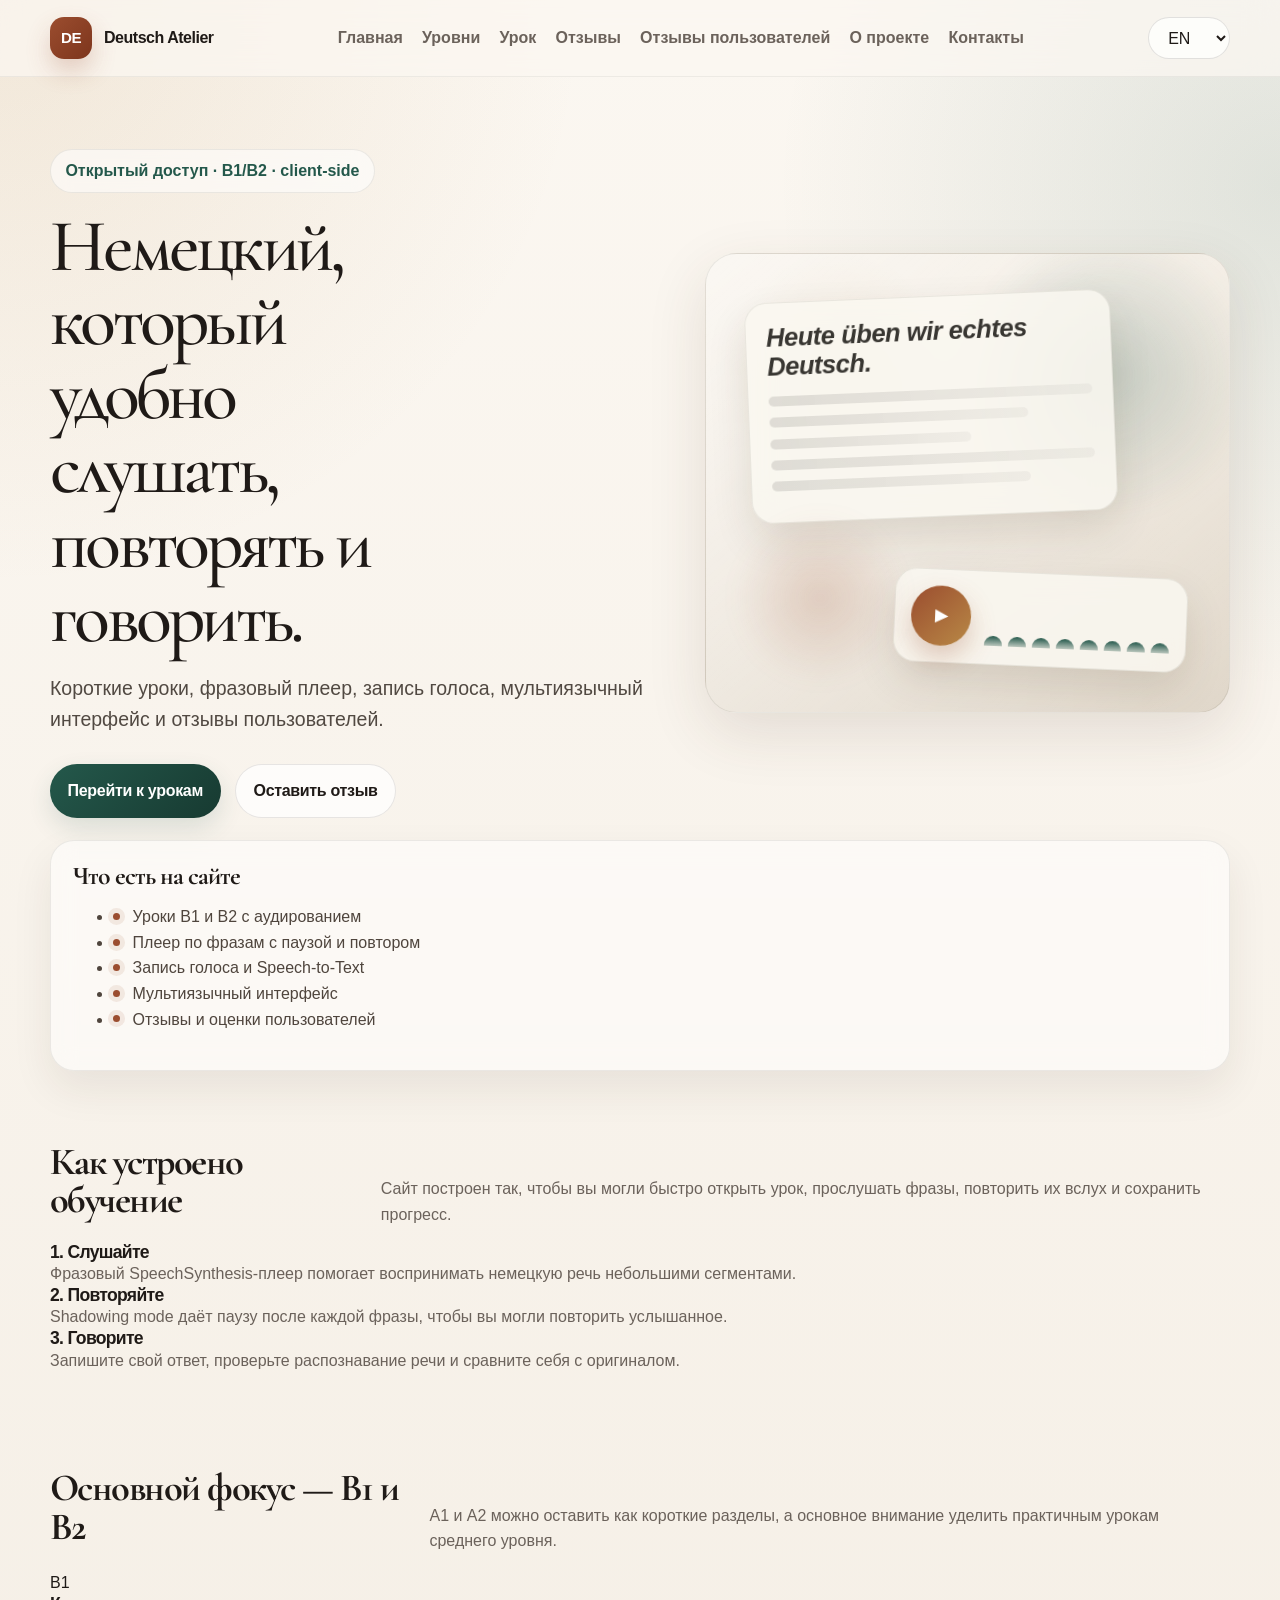
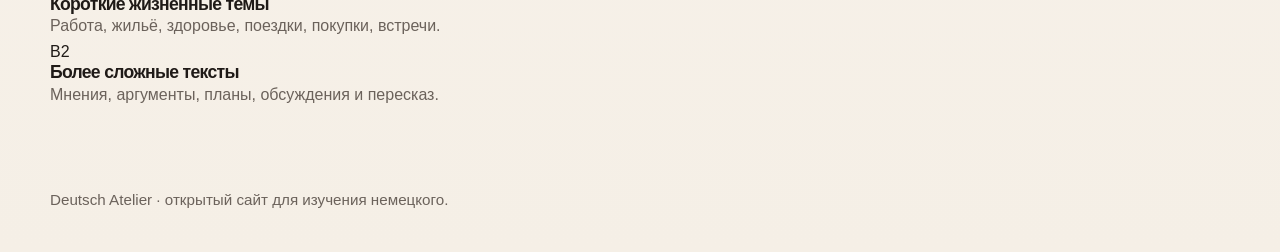
==== commit 9af7ee13: "Improve the homepage design -part2" ====
--- a/index.html
+++ b/index.html
@@ -38,7 +38,7 @@
   </header>
 
   <main>
-    <section class="hero container">
+  <section class="hero container">
   <div class="hero-grid">
     <div class="hero-copy">
       <p class="eyebrow" data-i18n="home_eyebrow">
--- a/assets/css/style.css
+++ b/assets/css/style.css
@@ -325,15 +325,36 @@
       grid-template-columns: 1fr;
       gap: 1.8rem;
     }
-
-  .hero-copy{
-      max-width: none;
+    
+
+    .hero-copy,
+    .visual-panel,
+    .hero-card{
+      grid-column: 1 / -1;
+    }
+  }
+
+  @media (max-width: 640px){
+    .hero-copy{
+      width: 100%;
+      max-width: 100%;
     }
 
     .hero h1{
-      max-width: 12ch;
-    }
-
+      display: block;
+      width: 100%;
+      max-width: 100%;
+      font-size: clamp(2.35rem, 10vw, 3.8rem);
+      line-height: 1.02;
+      letter-spacing: -0.045em;
+      text-wrap: balance;
+    }
+    .hero p.lead,
+    .eyebrow,
+    .hero-actions{
+      max-width: 100%;
+    }
+  }
     .visual-panel{
       min-height: 460px;
       max-width: 720px;
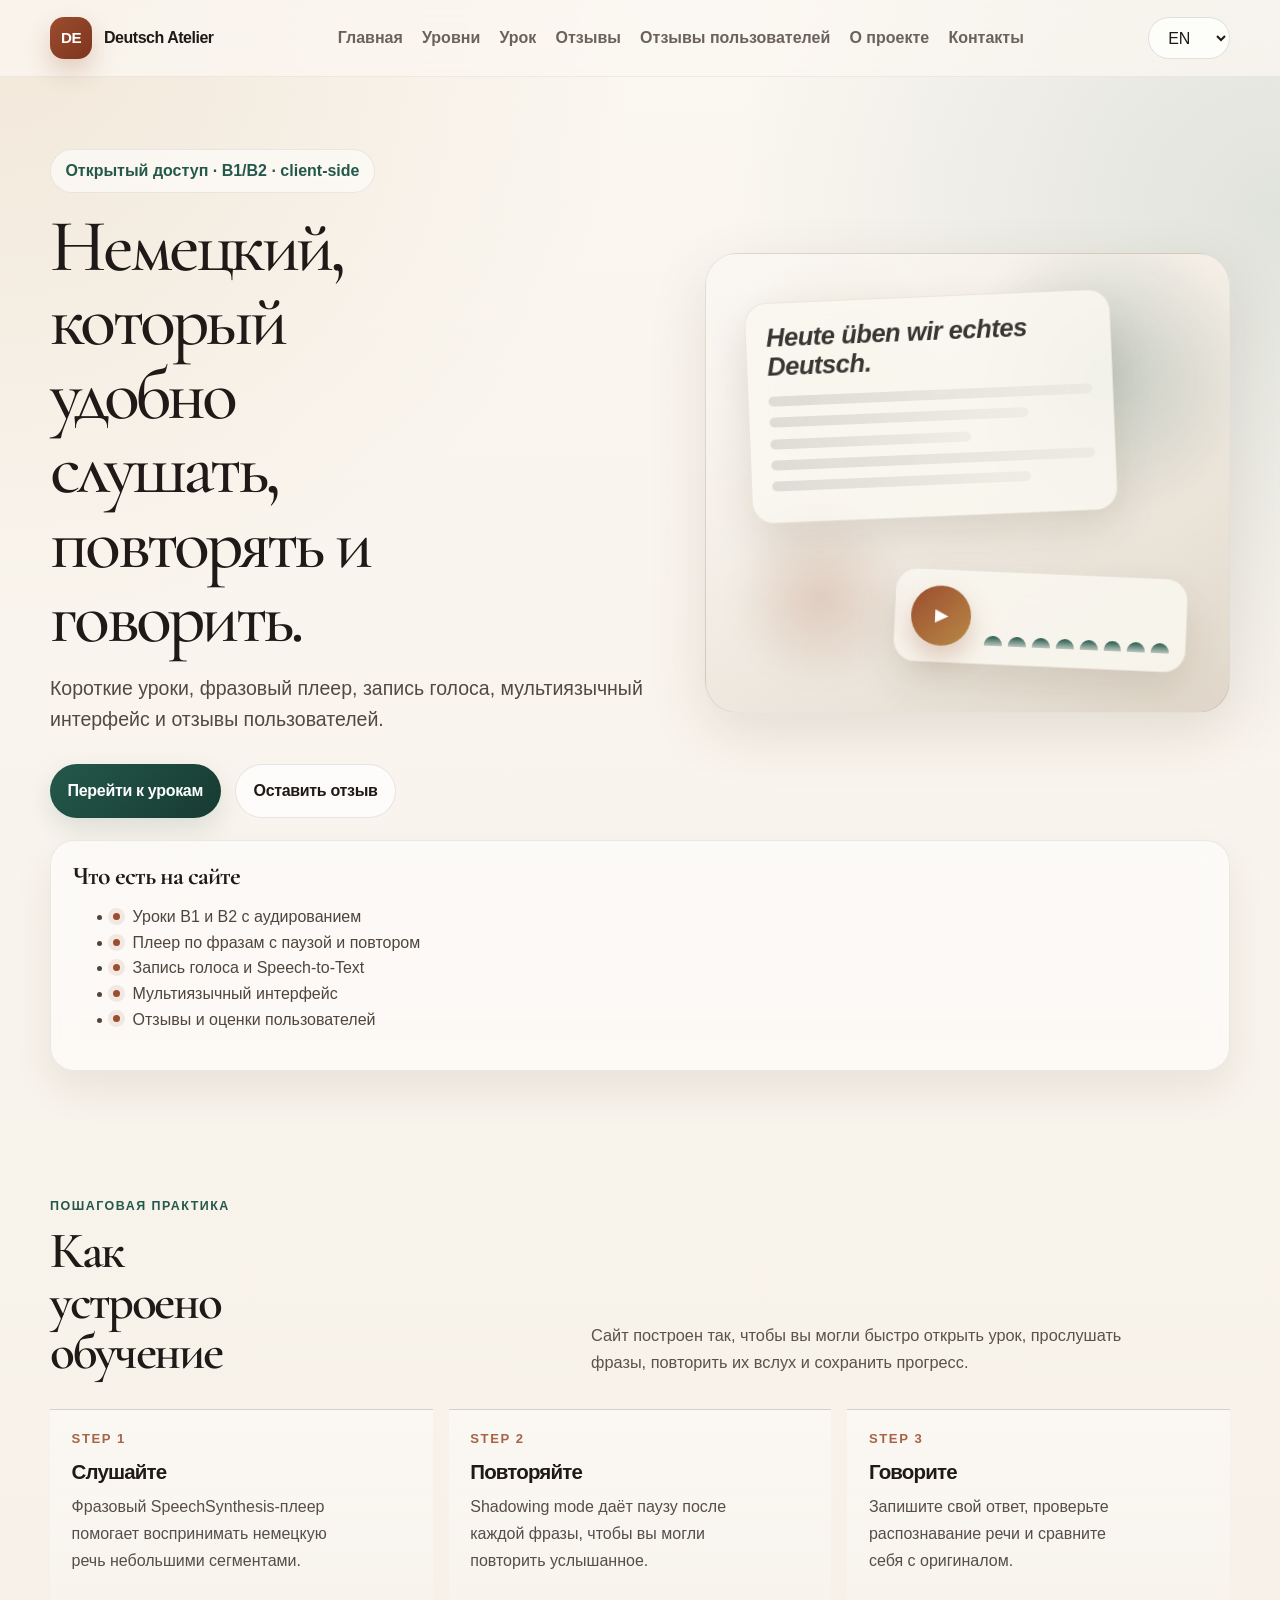
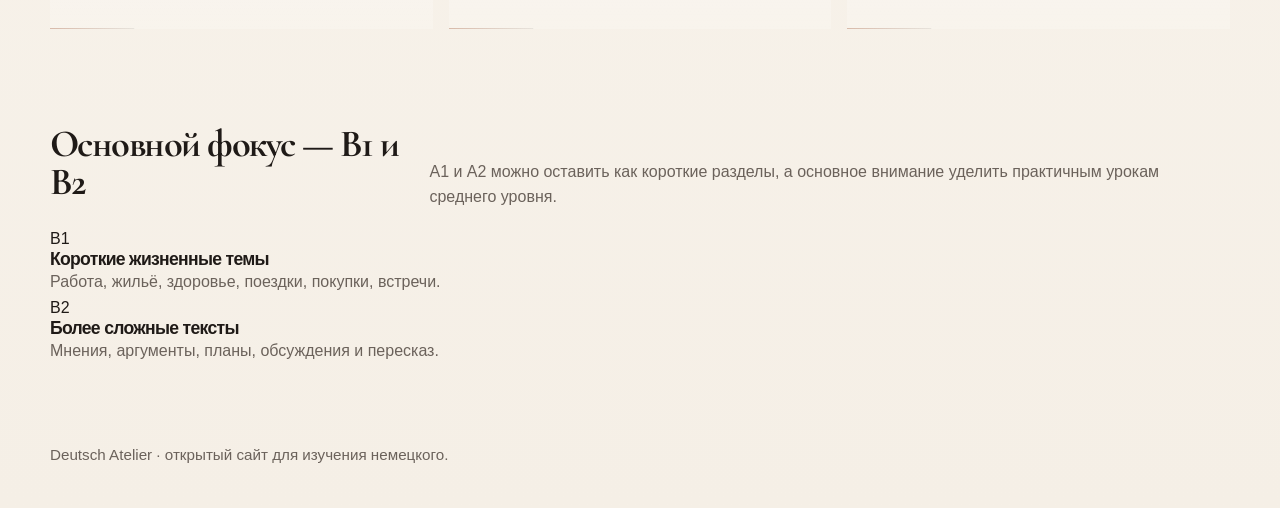
==== commit 0b6945d7: "Improve the homepage design - part 3" ====
--- a/index.html
+++ b/index.html
@@ -91,30 +91,182 @@
     </ul>
   </div>
 </section>
-
-    <section class="container section">
-      <div class="section-head">
-        <h2 data-i18n="home_section_title">Как устроено обучение</h2>
-        <p data-i18n="home_section_text">
-          Сайт построен так, чтобы вы могли быстро открыть урок, прослушать фразы, повторить их вслух и сохранить прогресс.
-        </p>
-      </div>
-
-      <div class="grid-3">
-        <article class="info-card">
-          <h3 data-i18n="home_step_1_title">1. Слушайте</h3>
-          <p data-i18n="home_step_1_text">Фразовый SpeechSynthesis-плеер помогает воспринимать немецкую речь небольшими сегментами.</p>
-        </article>
-        <article class="info-card">
-          <h3 data-i18n="home_step_2_title">2. Повторяйте</h3>
-          <p data-i18n="home_step_2_text">Shadowing mode даёт паузу после каждой фразы, чтобы вы могли повторить услышанное.</p>
-        </article>
-        <article class="info-card">
-          <h3 data-i18n="home_step_3_title">3. Говорите</h3>
-          <p data-i18n="home_step_3_text">Запишите свой ответ, проверьте распознавание речи и сравните себя с оригиналом.</p>
-        </article>
-      </div>
-    </section>
+<section class="container section learning-steps" aria-labelledby="learning-steps-title">
+  <div class="steps-top reveal">
+    <p class="steps-kicker">Пошаговая практика</p>
+
+    <div class="steps-head-inline">
+      <h2 id="learning-steps-title" data-i18n="home_section_title">Как устроено обучение</h2>
+      <p data-i18n="home_section_text">
+        Сайт построен так, чтобы вы могли быстро открыть урок, прослушать фразы, повторить их вслух и сохранить прогресс.
+      </p>
+    </div>
+  </div>
+
+  <div class="steps-row reveal" aria-label="Этапы обучения">
+    <div class="step-block">
+      <span class="step-index">Step 1</span>
+      <h3 data-i18n="home_step_1_title">Слушайте</h3>
+      <p data-i18n="home_step_1_text">
+        Фразовый SpeechSynthesis-плеер помогает воспринимать немецкую речь небольшими сегментами.
+      </p>
+    </div>
+
+    <div class="step-block">
+      <span class="step-index">Step 2</span>
+      <h3 data-i18n="home_step_2_title">Повторяйте</h3>
+      <p data-i18n="home_step_2_text">
+        Shadowing mode даёт паузу после каждой фразы, чтобы вы могли повторить услышанное.
+      </p>
+    </div>
+
+    <div class="step-block">
+      <span class="step-index">Step 3</span>
+      <h3 data-i18n="home_step_3_title">Говорите</h3>
+      <p data-i18n="home_step_3_text">
+        Запишите свой ответ, проверьте распознавание речи и сравните себя с оригиналом.
+      </p>
+    </div>
+  </div>
+</section>
+<style>
+  .learning-steps{
+  padding-top: clamp(3.5rem, 7vw, 6rem);
+}
+
+.steps-top{
+  margin-bottom: 2rem;
+}
+
+.steps-kicker{
+  margin: 0 0 .85rem;
+  font-size: .78rem;
+  line-height: 1;
+  font-weight: 700;
+  letter-spacing: .12em;
+  text-transform: uppercase;
+  color: var(--accent-2);
+}
+
+.steps-head-inline{
+  display: grid;
+  grid-template-columns: minmax(260px, .95fr) minmax(320px, 1.2fr);
+  gap: 1.4rem 2.2rem;
+  align-items: end;
+}
+
+.steps-head-inline h2{
+  margin: 0;
+  font-size: clamp(2rem, 4vw, 3.2rem);
+  line-height: .98;
+  letter-spacing: -0.045em;
+  font-weight: 600;
+  max-width: 10ch;
+}
+
+.steps-head-inline p{
+  margin: 0;
+  max-width: 60ch;
+  color: #5a524b;
+  font-size: 1.02rem;
+  line-height: 1.7;
+}
+
+.steps-row{
+  display: grid;
+  grid-template-columns: repeat(3, 1fr);
+  gap: 1rem;
+  align-items: stretch;
+}
+
+.step-block{
+  position: relative;
+  min-height: 220px;
+  display: flex;
+  flex-direction: column;
+  justify-content: flex-start;
+  padding: 1.35rem 1.35rem 1.5rem;
+  border-top: 1px solid rgba(29, 26, 23, .16);
+  background: linear-gradient(180deg, rgba(255,255,255,.46), rgba(255,255,255,.18));
+  transition: transform .28s ease, border-color .28s ease, background .28s ease;
+}
+
+.step-block::after{
+  content: "";
+  position: absolute;
+  inset: auto 0 0 0;
+  height: 1px;
+  background: linear-gradient(90deg, rgba(156,79,46,.35), rgba(29,26,23,.08));
+  transform: scaleX(.22);
+  transform-origin: left;
+  transition: transform .28s ease;
+}
+
+.step-block:hover{
+  transform: translateY(-4px);
+  border-top-color: rgba(156,79,46,.42);
+  background: linear-gradient(180deg, rgba(255,255,255,.68), rgba(248,242,236,.42));
+}
+
+.step-block:hover::after{
+  transform: scaleX(1);
+}
+
+.step-index{
+  display: inline-block;
+  margin-bottom: 1rem;
+  font-size: .82rem;
+  line-height: 1;
+  letter-spacing: .12em;
+  text-transform: uppercase;
+  font-weight: 700;
+  color: rgba(156,79,46,.88);
+}
+
+.step-block h3{
+  margin: 0 0 .7rem;
+  font-size: 1.28rem;
+  line-height: 1.08;
+  font-weight: 600;
+}
+
+.step-block p{
+  margin: 0;
+  color: #564e47;
+  line-height: 1.68;
+  max-width: 30ch;
+}
+
+@media (max-width: 920px){
+  .steps-head-inline{
+    grid-template-columns: 1fr;
+    gap: .8rem;
+  }
+
+  .steps-head-inline h2{
+    max-width: none;
+  }
+
+  .steps-head-inline p{
+    max-width: 100%;
+  }
+
+  .steps-row{
+    grid-template-columns: 1fr;
+  }
+
+  .step-block{
+    min-height: auto;
+    padding: 1.1rem 0 1.2rem;
+  }
+
+  .step-block p{
+    max-width: 100%;
+  }
+}
+
+</style>
+
 
     <section class="container section">
       <div class="section-head">
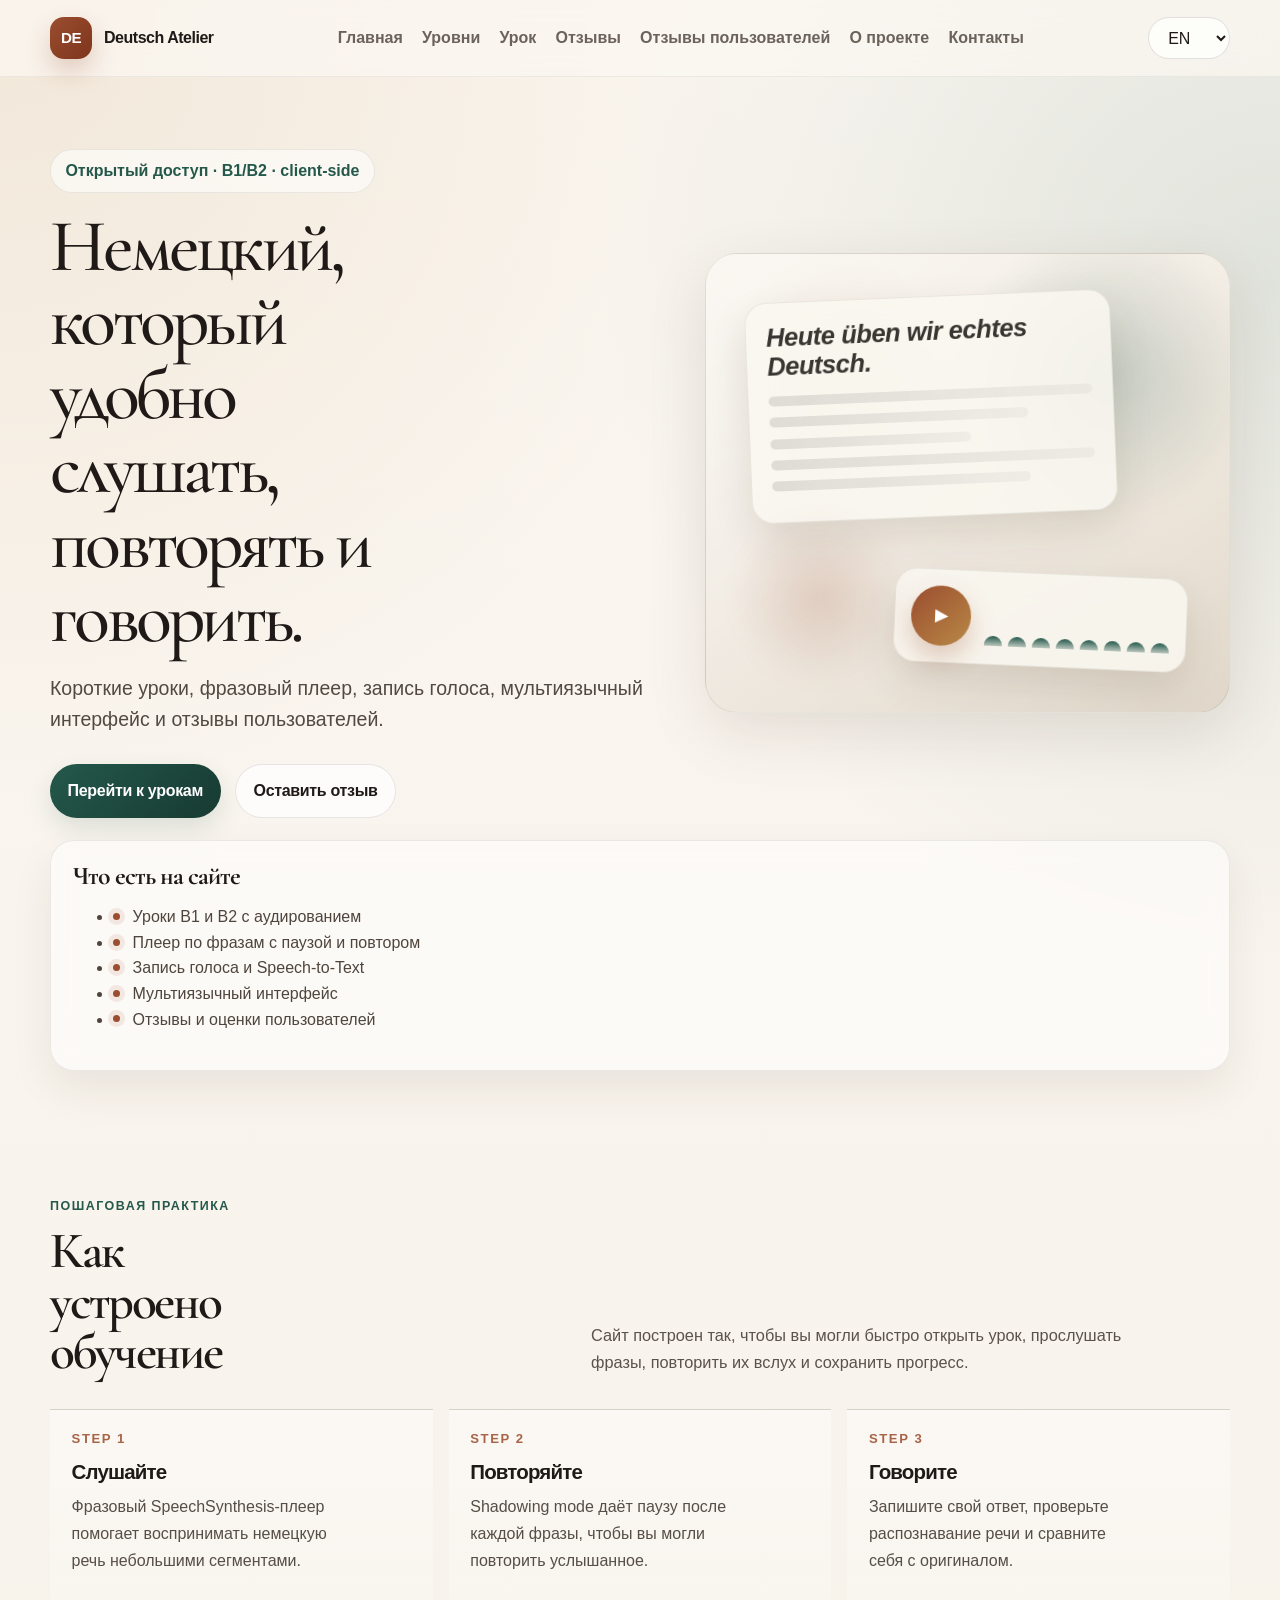
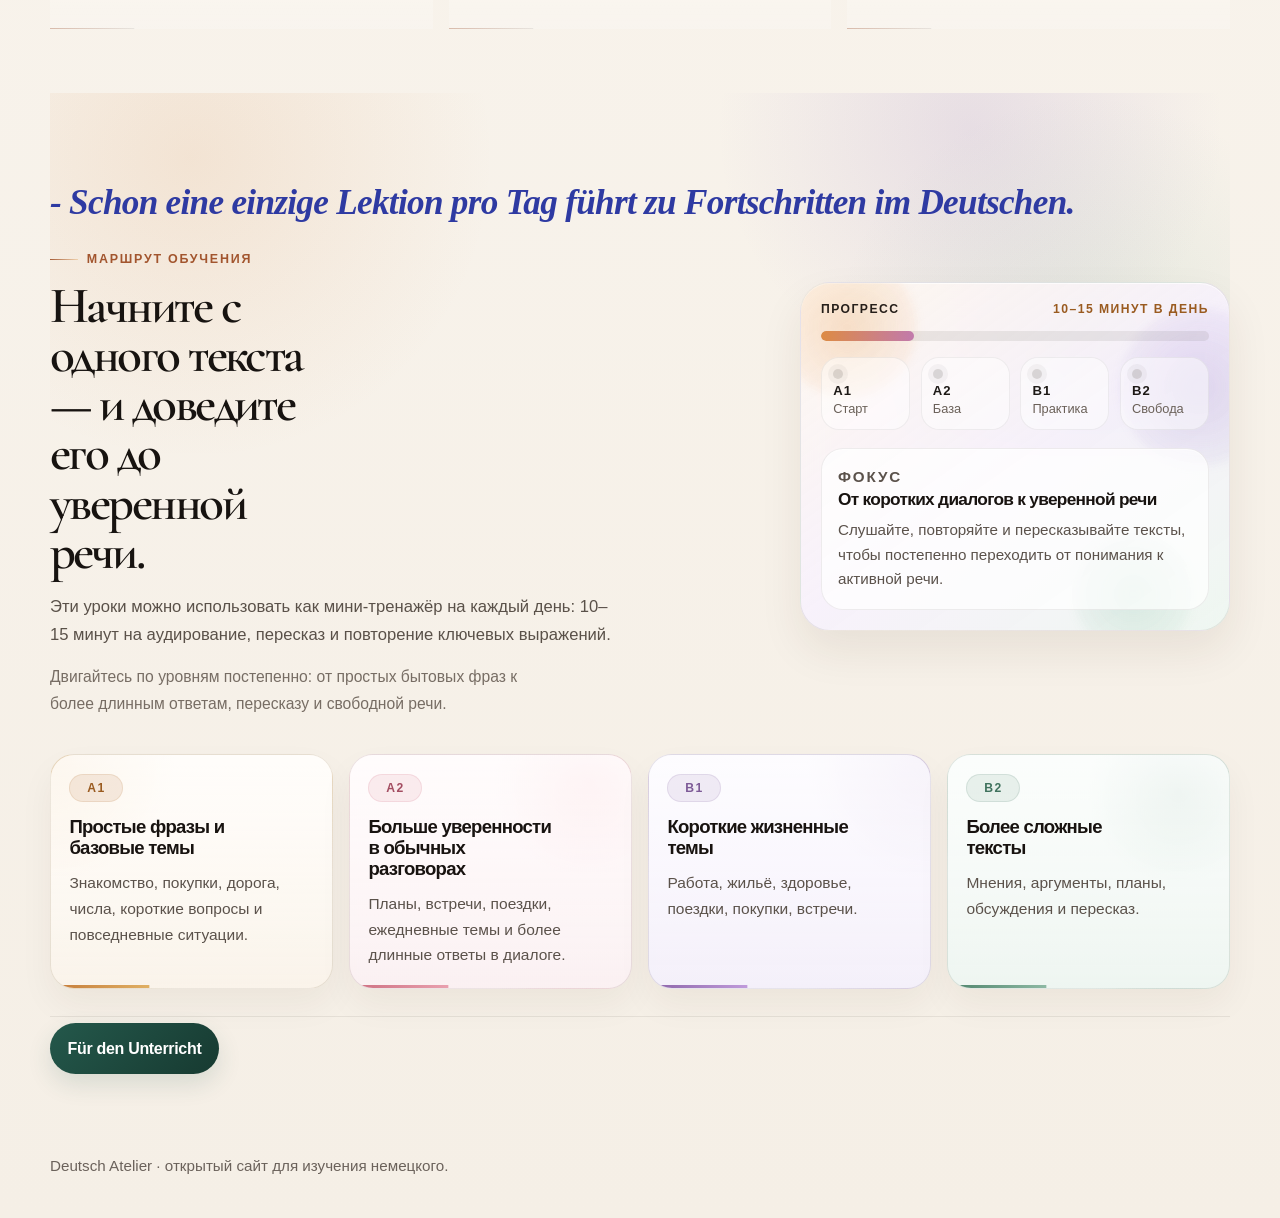
==== commit ad3e14a3: "Homepage-Design, neue Version" ====
--- a/index.html
+++ b/index.html
@@ -267,28 +267,735 @@
 
 </style>
 
-
-    <section class="container section">
-      <div class="section-head">
-        <h2 data-i18n="home_levels_title">Основной фокус — B1 и B2</h2>
-        <p data-i18n="home_levels_text">
-          A1 и A2 можно оставить как короткие разделы, а основное внимание уделить практичным урокам среднего уровня.
+<section class="container section levels-path levels-path--vivid" aria-labelledby="levels-path-title">
+  <h2 class="levels-motivation-text">
+    <i> - Schon eine einzige Lektion pro Tag führt zu Fortschritten im Deutschen.</i>
+  </h2>
+
+  <div class="levels-top reveal">
+    <p class="levels-kicker">Маршрут обучения</p>
+
+    <div class="levels-intro">
+      <div class="levels-copy">
+        <h2 id="levels-path-title" data-i18n="home_levels_title">
+          Начните с одного текста — и доведите его до уверенной речи.
+        </h2>
+        <p class="levels-lead" data-i18n="home_levels_text">
+          Эти уроки можно использовать как мини-тренажёр на каждый день: 10–15 минут на аудирование, пересказ и повторение ключевых выражений.
+        </p>
+        <p class="levels-note">
+          Двигайтесь по уровням постепенно: от простых бытовых фраз к более длинным ответам, пересказу и свободной речи.
         </p>
       </div>
 
-      <div class="level-preview">
-        <a class="level-card" href="levels.html#b1">
-          <span class="level-tag">B1</span>
-          <h3 data-i18n="home_b1_title">Короткие жизненные темы</h3>
-          <p data-i18n="home_b1_text">Работа, жильё, здоровье, поездки, покупки, встречи.</p>
-        </a>
-        <a class="level-card" href="levels.html#b2">
-          <span class="level-tag">B2</span>
-          <h3 data-i18n="home_b2_title">Более сложные тексты</h3>
-          <p data-i18n="home_b2_text">Мнения, аргументы, планы, обсуждения и пересказ.</p>
-        </a>
-      </div>
-    </section>
+      <aside class="levels-visual" aria-label="Прогресс по уровням">
+        <div class="visual-shell">
+          <div class="visual-orb visual-orb--amber"></div>
+          <div class="visual-orb visual-orb--violet"></div>
+          <div class="visual-orb visual-orb--mint"></div>
+
+          <div class="visual-head">
+            <span class="visual-label">Прогресс</span>
+            <span class="visual-time">10–15 минут в день</span>
+          </div>
+
+          <div class="progress-rail" aria-hidden="true">
+            <span class="progress-fill"></span>
+          </div>
+
+          <div class="progress-stops">
+            <div class="progress-stop is-complete">
+              <span class="stop-dot"></span>
+              <span class="stop-level">A1</span>
+              <span class="stop-text">Старт</span>
+            </div>
+            <div class="progress-stop is-complete">
+              <span class="stop-dot"></span>
+              <span class="stop-level">A2</span>
+              <span class="stop-text">База</span>
+            </div>
+            <div class="progress-stop is-active">
+              <span class="stop-dot"></span>
+              <span class="stop-level">B1</span>
+              <span class="stop-text">Практика</span>
+            </div>
+            <div class="progress-stop">
+              <span class="stop-dot"></span>
+              <span class="stop-level">B2</span>
+              <span class="stop-text">Свобода</span>
+            </div>
+          </div>
+
+          <div class="visual-card">
+            <p class="visual-card-label">Фокус</p>
+            <h3>От коротких диалогов к уверенной речи</h3>
+            <p>
+              Слушайте, повторяйте и пересказывайте тексты, чтобы постепенно переходить от понимания к активной речи.
+            </p>
+          </div>
+        </div>
+      </aside>
+    </div>
+  </div>
+
+  <div class="levels-grid reveal" aria-label="Уровни обучения">
+    <a class="level-tile level-tile--a1" href="levels.html#a1">
+      <span class="level-badge">A1</span>
+      <h3>Простые фразы и базовые темы</h3>
+      <p>Знакомство, покупки, дорога, числа, короткие вопросы и повседневные ситуации.</p>
+    </a>
+
+    <a class="level-tile level-tile--a2" href="levels.html#a2">
+      <span class="level-badge">A2</span>
+      <h3>Больше уверенности в обычных разговорах</h3>
+      <p>Планы, встречи, поездки, ежедневные темы и более длинные ответы в диалоге.</p>
+    </a>
+
+    <a class="level-tile level-tile--b1" href="levels.html#b1">
+      <span class="level-badge">B1</span>
+      <h3 data-i18n="home_b1_title">Короткие жизненные темы</h3>
+      <p data-i18n="home_b1_text">Работа, жильё, здоровье, поездки, покупки, встречи.</p>
+    </a>
+
+    <a class="level-tile level-tile--b2" href="levels.html#b2">
+      <span class="level-badge">B2</span>
+      <h3 data-i18n="home_b2_title">Более сложные тексты</h3>
+      <p data-i18n="home_b2_text">Мнения, аргументы, планы, обсуждения и пересказ.</p>
+    </a>
+  </div>
+
+  <div class="levels-bottom reveal">
+    <a class="btn" href="levels.html">Für den Unterricht</a>
+  </div>
+</section>
+
+
+<style>
+  .levels-path--vivid{
+    position: relative;
+    padding-top: clamp(3.8rem, 7vw, 6.4rem);
+    isolation: isolate;
+  }
+
+  .levels-path--vivid::before{
+    content: "";
+    position: absolute;
+    inset: 0 0 auto 0;
+    height: 360px;
+    background:
+      radial-gradient(circle at 12% 18%, rgba(214, 138, 72, .14), transparent 28%),
+      radial-gradient(circle at 78% 10%, rgba(132, 98, 188, .14), transparent 26%),
+      radial-gradient(circle at 88% 72%, rgba(86, 157, 130, .12), transparent 24%);
+    pointer-events: none;
+    z-index: -1;
+  }
+
+  /*.levels-motivation-text{
+    margin: 0 0 1.35rem;
+    font-size: clamp(1.35rem, 2.6vw, 2.15rem);
+    line-height: 1.14;
+    font-style: italic;
+    font-weight: 600;
+    color: #2e3aa2;;
+    letter-spacing: -0.03em;
+    max-width: 24ch;
+  }*/
+  .levels-motivation-text{
+  margin: 0 0 1.2rem;
+  font-size: clamp(1.4rem, 2.8vw, 2.2rem);
+  line-height: 1.15;
+  font-style: italic;
+  font-weight: 600;
+  color: #2e3aa2;
+  letter-spacing: -0.02em;
+}
+
+  /*.levels-motivation-text{
+    display: inline-flex;
+    align-items: center;
+    text-transform: uppercase;
+    color: #2e3aa2;
+  }*/
+
+
+  .levels-top{
+    margin-bottom: 2.3rem;
+  }
+
+  .levels-kicker{
+    display: inline-flex;
+    align-items: center;
+    gap: .55rem;
+    margin: 0 0 1rem;
+    font-size: .78rem;
+    line-height: 1;
+    font-weight: 800;
+    letter-spacing: .14em;
+    text-transform: uppercase;
+    color: #a2552e;
+  }
+
+  .levels-kicker::before{
+    content: "";
+    width: 28px;
+    height: 1px;
+    background: linear-gradient(90deg, rgba(162,85,46,.95), rgba(233,180,116,.45));
+  }
+
+  .levels-intro{
+    display: grid;
+    grid-template-columns: minmax(0, 1fr) minmax(340px, 430px);
+    gap: 1.7rem 2.2rem;
+    align-items: start;
+  }
+
+  .levels-copy h2{
+    margin: 0 0 1rem;
+    font-size: clamp(2.1rem, 4vw, 3.35rem);
+    line-height: .96;
+    letter-spacing: -0.05em;
+    font-weight: 600;
+    color: #171310;
+    max-width: 12ch;
+  }
+
+  .levels-lead{
+    margin: 0 0 .9rem;
+    max-width: 62ch;
+    color: #5a5149;
+    font-size: 1.04rem;
+    line-height: 1.72;
+  }
+
+  .levels-note{
+    margin: 0;
+    max-width: 58ch;
+    color: #776d64;
+    font-size: .98rem;
+    line-height: 1.68;
+  }
+
+  .levels-visual{
+    position: relative;
+  }
+
+  .visual-shell{
+    position: relative;
+    padding: 1.25rem;
+    border-radius: 30px;
+    overflow: hidden;
+    border: 1px solid rgba(29,26,23,.08);
+    background:
+      linear-gradient(145deg, rgba(255,248,239,.92), rgba(247,241,255,.82) 52%, rgba(236,248,242,.8));
+    box-shadow:
+      0 20px 44px rgba(59, 38, 18, .08),
+      inset 0 1px 0 rgba(255,255,255,.7);
+    backdrop-filter: blur(14px);
+  }
+
+  .visual-orb{
+    position: absolute;
+    border-radius: 999px;
+    filter: blur(4px);
+    pointer-events: none;
+  }
+
+  .visual-orb--amber{
+    width: 140px;
+    height: 140px;
+    top: -26px;
+    left: -24px;
+    background: radial-gradient(circle, rgba(228,157,84,.28), rgba(228,157,84,0));
+  }
+
+  .visual-orb--violet{
+    width: 160px;
+    height: 160px;
+    top: 24px;
+    right: -50px;
+    background: radial-gradient(circle, rgba(143,110,201,.22), rgba(143,110,201,0));
+  }
+
+  .visual-orb--mint{
+    width: 120px;
+    height: 120px;
+    bottom: -24px;
+    right: 36px;
+    background: radial-gradient(circle, rgba(90,170,136,.18), rgba(90,170,136,0));
+  }
+
+  .visual-head{
+    position: relative;
+    z-index: 1;
+    display: flex;
+    justify-content: space-between;
+    align-items: center;
+    gap: .75rem;
+    margin-bottom: 1rem;
+  }
+
+  .visual-label,
+  .visual-time{
+    font-size: .76rem;
+    line-height: 1;
+    text-transform: uppercase;
+    letter-spacing: .12em;
+    font-weight: 800;
+  }
+
+  .visual-label{
+    color: #261f1a;
+  }
+
+  .visual-time{
+    color: #9a5b20;
+  }
+
+  .progress-rail{
+    position: relative;
+    z-index: 1;
+    height: 10px;
+    border-radius: 999px;
+    overflow: hidden;
+    background: rgba(35,28,24,.08);
+    margin-bottom: 1rem;
+  }
+
+  .progress-fill{
+    position: absolute;
+    inset: 0 auto 0 0;
+    width: 24%;
+    border-radius: inherit;
+    background: linear-gradient(90deg, #dd8b44 0%, #bf78b6 55%, #64a889 100%);
+    background-size: 200% 100%;
+    animation: progressLoop 12s ease-in-out infinite;
+  }
+
+  .progress-stops{
+    position: relative;
+    z-index: 1;
+    display: grid;
+    grid-template-columns: repeat(4, minmax(0, 1fr));
+    gap: .65rem;
+    margin-bottom: 1.15rem;
+  }
+
+  .progress-stop{
+    display: grid;
+    justify-items: start;
+    gap: .28rem;
+    padding: .7rem .7rem .75rem;
+    border-radius: 18px;
+    background: rgba(255,255,255,.48);
+    border: 1px solid rgba(29,26,23,.06);
+    transition: transform .25s ease, background .25s ease, border-color .25s ease;
+  }
+
+  .stop-dot{
+    width: 10px;
+    height: 10px;
+    border-radius: 50%;
+    background: rgba(35,28,24,.16);
+    box-shadow: 0 0 0 5px rgba(35,28,24,.04);
+  }
+
+  .stop-level{
+    font-size: .82rem;
+    line-height: 1;
+    font-weight: 800;
+    letter-spacing: .08em;
+    text-transform: uppercase;
+    color: #1d1916;
+  }
+
+  .stop-text{
+    font-size: .8rem;
+    line-height: 1.2;
+    color: #6a6058;
+  }
+
+  .visual-card{
+    position: relative;
+    z-index: 1;
+    padding: 1rem 1rem 1.05rem;
+    border-radius: 22px;
+    background: rgba(255,255,255,.7);
+    border: 1px solid rgba(29,26,23,.07);
+    box-shadow: inset 0 1px 0 rgba(255,255,255,.6);
+  }
+
+  .visual-card-label{
+    margin: 0 0 .55rem;
+    font-size: .74rem;
+    line-height: 1;
+    text-transform: uppercase;
+    letter-spacing: .12em;
+    color: #8a7465;
+    font-weight: 800;
+  }
+
+  .visual-card h3{
+    margin: 0 0 .55rem;
+    font-size: 1.08rem;
+    line-height: 1.14;
+    font-weight: 600;
+    color: #181310;
+  }
+
+  .visual-card p{
+    margin: 0;
+    color: #5b524b;
+    line-height: 1.62;
+    font-size: .95rem;
+  }
+
+  .levels-grid{
+    display: grid;
+    grid-template-columns: repeat(4, minmax(0, 1fr));
+    gap: 1rem;
+    margin-bottom: 1.7rem;
+  }
+
+  .level-tile{
+    position: relative;
+    min-height: 224px;
+    display: flex;
+    flex-direction: column;
+    padding: 1.2rem 1.15rem 1.25rem;
+    border-radius: 24px;
+    overflow: hidden;
+    color: inherit;
+    border: 1px solid rgba(29,26,23,.08);
+    box-shadow: 0 16px 34px rgba(59,38,18,.05);
+    transition: transform .28s ease, box-shadow .28s ease, border-color .28s ease;
+    animation: tilePulse 12s ease-in-out infinite;
+  }
+
+  .level-tile::before{
+    content: "";
+    position: absolute;
+    inset: 0;
+    background: linear-gradient(180deg, rgba(255,255,255,.72), rgba(255,255,255,.3));
+    pointer-events: none;
+  }
+
+  .level-tile::after{
+    content: "";
+    position: absolute;
+    inset: auto 0 0 0;
+    height: 3px;
+    transform: scaleX(.35);
+    transform-origin: left;
+    transition: transform .28s ease;
+  }
+
+  .level-tile > *{
+    position: relative;
+    z-index: 1;
+  }
+
+  .level-badge{
+    display: inline-flex;
+    align-items: center;
+    justify-content: center;
+    width: fit-content;
+    min-width: 54px;
+    min-height: 28px;
+    padding: 0 .72rem;
+    margin-bottom: .95rem;
+    border-radius: 999px;
+    font-size: .76rem;
+    line-height: 1;
+    letter-spacing: .12em;
+    text-transform: uppercase;
+    font-weight: 800;
+  }
+
+  .level-tile h3{
+    margin: 0 0 .7rem;
+    font-size: 1.16rem;
+    line-height: 1.12;
+    font-weight: 600;
+    color: #181310;
+    max-width: 18ch;
+  }
+
+  .level-tile p{
+    margin: 0;
+    color: #5b524b;
+    line-height: 1.66;
+    font-size: .97rem;
+    max-width: 28ch;
+  }
+
+  .level-tile--a1{
+    background:
+      radial-gradient(circle at top left, rgba(229,177,103,.28), transparent 34%),
+      linear-gradient(180deg, rgba(255,248,239,.96), rgba(248,238,224,.86));
+    animation-delay: 0s;
+  }
+
+  .level-tile--a1 .level-badge{
+    background: rgba(176,111,49,.12);
+    color: #9a5b20;
+    border: 1px solid rgba(176,111,49,.14);
+  }
+
+  .level-tile--a1::after{
+    background: linear-gradient(90deg, #c47a39, #e0b064);
+  }
+
+  .level-tile--a2{
+    background:
+      radial-gradient(circle at 85% 12%, rgba(241,124,137,.18), transparent 30%),
+      linear-gradient(180deg, rgba(255,244,246,.96), rgba(249,233,237,.88));
+    animation-delay: 3s;
+  }
+
+  .level-tile--a2 .level-badge{
+    background: rgba(205,96,118,.1);
+    color: #a34d61;
+    border: 1px solid rgba(205,96,118,.14);
+  }
+
+  .level-tile--a2::after{
+    background: linear-gradient(90deg, #cc6e7f, #e9a1af);
+  }
+
+  .level-tile--b1{
+    background:
+      radial-gradient(circle at top right, rgba(154,112,181,.2), transparent 34%),
+      linear-gradient(180deg, rgba(248,244,255,.96), rgba(238,232,249,.9));
+    animation-delay: 6s;
+  }
+
+  .level-tile--b1 .level-badge{
+    background: rgba(128,91,159,.1);
+    color: #7d5a97;
+    border: 1px solid rgba(128,91,159,.14);
+  }
+
+  .level-tile--b1::after{
+    background: linear-gradient(90deg, #8b64a7, #c09bdb);
+  }
+
+  .level-tile--b2{
+    background:
+      radial-gradient(circle at 82% 16%, rgba(101,150,128,.22), transparent 30%),
+      linear-gradient(180deg, rgba(241,249,245,.96), rgba(229,241,235,.9));
+    animation-delay: 9s;
+  }
+
+  .level-tile--b2 .level-badge{
+    background: rgba(74,124,102,.1);
+    color: #3f725d;
+    border: 1px solid rgba(74,124,102,.14);
+  }
+
+  .level-tile--b2::after{
+    background: linear-gradient(90deg, #4d836b, #8eb9a4);
+  }
+
+  .progress-stop--a1{ animation: stopPulseA1 12s ease-in-out infinite; }
+  .progress-stop--a2{ animation: stopPulseA2 12s ease-in-out infinite; }
+  .progress-stop--b1{ animation: stopPulseB1 12s ease-in-out infinite; }
+  .progress-stop--b2{ animation: stopPulseB2 12s ease-in-out infinite; }
+
+  .levels-bottom{
+    display: flex;
+    justify-content: flex-start;
+    padding-top: .35rem;
+    border-top: 1px solid rgba(29,26,23,.08);
+  }
+
+  @keyframes progressLoop{
+    0%, 20%{ width: 24%; }
+    25%, 45%{ width: 48%; }
+    50%, 70%{ width: 72%; }
+    75%, 95%{ width: 100%; }
+    100%{ width: 24%; }
+  }
+
+  @keyframes tilePulse{
+    0%, 100%{
+      transform: translateY(0);
+      box-shadow: 0 16px 34px rgba(59,38,18,.05);
+      border-color: rgba(29,26,23,.08);
+    }
+    8%, 18%{
+      transform: translateY(-8px);
+      box-shadow: 0 24px 44px rgba(59,38,18,.1);
+      border-color: rgba(29,26,23,.16);
+    }
+    25%, 100%{
+      transform: translateY(0);
+      box-shadow: 0 16px 34px rgba(59,38,18,.05);
+      border-color: rgba(29,26,23,.08);
+    }
+  }
+
+  @keyframes stopPulseA1{
+    0%, 20%{
+      background: rgba(255,255,255,.78);
+      border-color: rgba(221,139,68,.22);
+      transform: translateY(-2px);
+    }
+    21%, 100%{
+      background: rgba(255,255,255,.48);
+      border-color: rgba(29,26,23,.06);
+      transform: translateY(0);
+    }
+  }
+
+  @keyframes stopPulseA2{
+    0%, 24%, 100%{
+      background: rgba(255,255,255,.48);
+      border-color: rgba(29,26,23,.06);
+      transform: translateY(0);
+    }
+    25%, 45%{
+      background: rgba(255,255,255,.78);
+      border-color: rgba(204,110,127,.22);
+      transform: translateY(-2px);
+    }
+  }
+
+  @keyframes stopPulseB1{
+    0%, 49%, 100%{
+      background: rgba(255,255,255,.48);
+      border-color: rgba(29,26,23,.06);
+      transform: translateY(0);
+    }
+    50%, 70%{
+      background: rgba(255,255,255,.78);
+      border-color: rgba(143,110,201,.22);
+      transform: translateY(-2px);
+    }
+  }
+
+  @keyframes stopPulseB2{
+    0%, 74%, 100%{
+      background: rgba(255,255,255,.48);
+      border-color: rgba(29,26,23,.06);
+      transform: translateY(0);
+    }
+    75%, 95%{
+      background: rgba(255,255,255,.78);
+      border-color: rgba(77,131,107,.22);
+      transform: translateY(-2px);
+    }
+  }
+
+  .progress-stop--a1 .stop-dot{
+    animation: dotPulseA1 12s ease-in-out infinite;
+  }
+
+  .progress-stop--a2 .stop-dot{
+    animation: dotPulseA2 12s ease-in-out infinite;
+  }
+
+  .progress-stop--b1 .stop-dot{
+    animation: dotPulseB1 12s ease-in-out infinite;
+  }
+
+  .progress-stop--b2 .stop-dot{
+    animation: dotPulseB2 12s ease-in-out infinite;
+  }
+
+  @keyframes dotPulseA1{
+    0%, 20%{ background: #dd8b44; box-shadow: 0 0 0 6px rgba(221,139,68,.16); }
+    21%, 100%{ background: rgba(35,28,24,.16); box-shadow: 0 0 0 5px rgba(35,28,24,.04); }
+  }
+
+  @keyframes dotPulseA2{
+    0%, 24%, 100%{ background: rgba(35,28,24,.16); box-shadow: 0 0 0 5px rgba(35,28,24,.04); }
+    25%, 45%{ background: #cc6e7f; box-shadow: 0 0 0 6px rgba(204,110,127,.16); }
+  }
+
+  @keyframes dotPulseB1{
+    0%, 49%, 100%{ background: rgba(35,28,24,.16); box-shadow: 0 0 0 5px rgba(35,28,24,.04); }
+    50%, 70%{ background: #8f6ec9; box-shadow: 0 0 0 6px rgba(143,110,201,.16); }
+  }
+
+  @keyframes dotPulseB2{
+    0%, 74%, 100%{ background: rgba(35,28,24,.16); box-shadow: 0 0 0 5px rgba(35,28,24,.04); }
+    75%, 95%{ background: #4d836b; box-shadow: 0 0 0 6px rgba(77,131,107,.16); }
+  }
+
+  @media (max-width: 1100px){
+    .levels-grid{
+      grid-template-columns: repeat(2, minmax(0, 1fr));
+    }
+  }
+
+  @media (max-width: 920px){
+    .levels-intro{
+      grid-template-columns: 1fr;
+    }
+
+    .levels-copy h2,
+    .levels-motivation-text{
+      max-width: none;
+    }
+
+    .levels-lead,
+    .levels-note{
+      max-width: 100%;
+    }
+
+    .levels-visual{
+      max-width: 560px;
+    }
+  }
+
+  @media (max-width: 640px){
+    .levels-grid{
+      grid-template-columns: 1fr;
+      gap: .85rem;
+    }
+
+    .level-tile{
+      min-height: auto;
+      padding: 1rem 1rem 1.1rem;
+      border-radius: 20px;
+      animation: none;
+    }
+
+    .visual-shell{
+      padding: 1rem;
+      border-radius: 24px;
+    }
+
+    .progress-stops{
+      grid-template-columns: repeat(2, minmax(0, 1fr));
+    }
+
+    .levels-copy h2{
+      font-size: clamp(2rem, 9vw, 3.1rem);
+      line-height: 1.01;
+    }
+
+    .progress-fill,
+    .progress-stop,
+    .progress-stop .stop-dot{
+      animation-duration: 10s;
+    }
+  }
+
+  @media (prefers-reduced-motion: reduce){
+    .progress-fill,
+    .level-tile,
+    .progress-stop,
+    .progress-stop .stop-dot{
+      animation: none !important;
+    }
+
+    .progress-fill{
+      width: 72%;
+    }
+  }
+</style>
+
   </main>
 
   <footer class="site-footer container">
